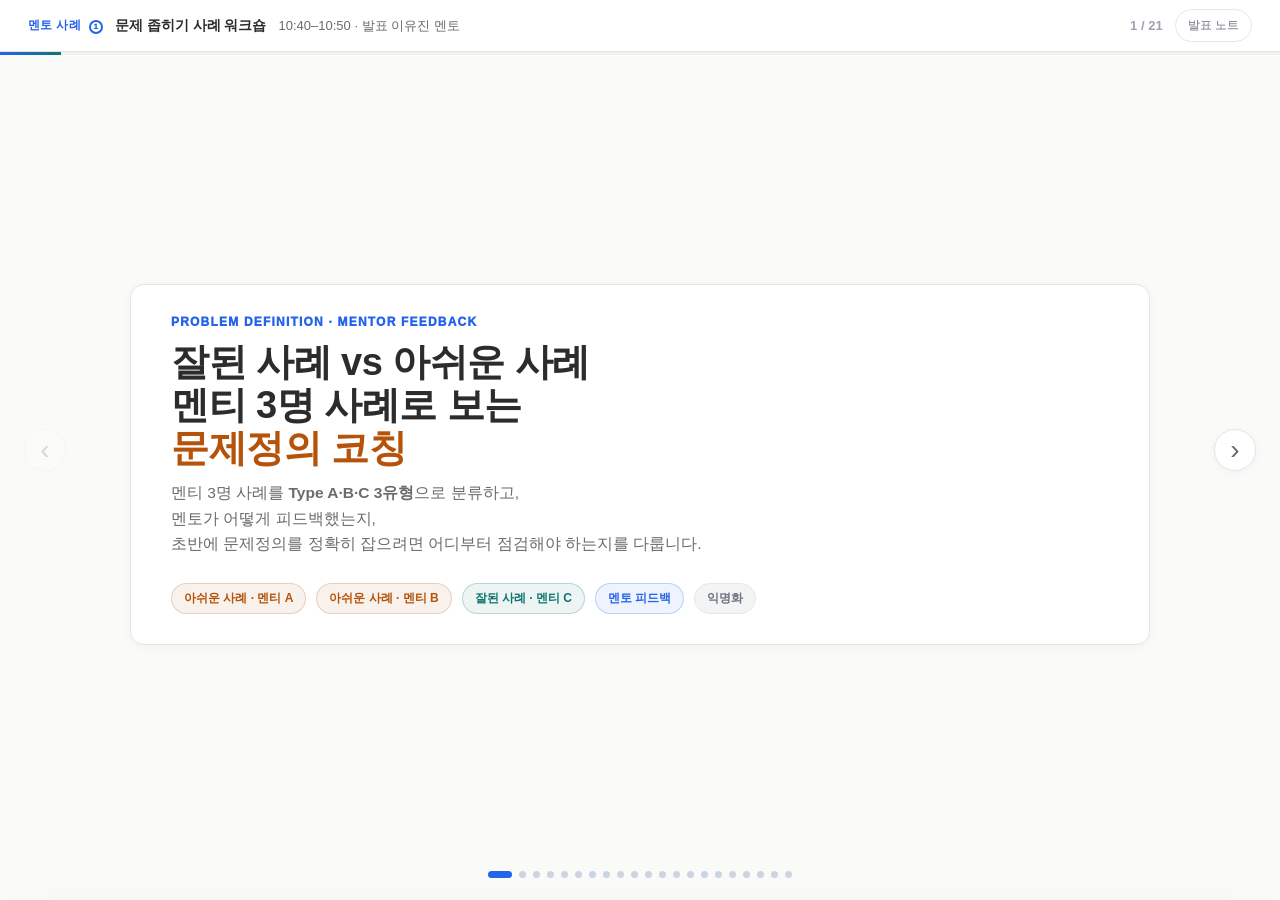
==== mentor-problem-definition.html @ 38f289f7 "style: compact slide CSS in both decks (padding/font/spacing) to prevent vertical overflow" ====
<!DOCTYPE html>
<html lang="ko">
<head>
<meta charset="UTF-8" />
<meta name="viewport" content="width=device-width, initial-scale=1.0" />
<title>문제 좁히기 사례 워크숍 | 이유진 멘토</title>
<style>
*{box-sizing:border-box;margin:0;padding:0}
:root{
  --bg:#f6f7fb;--paper:#fff;--ink:#111827;--text:#2f3137;--muted:#6b7280;--sub:#9ca3af;
  --blue:#2563eb;--blue2:#eff6ff;--blue3:#dbeafe;
  --orange:#ff6b35;--orange2:#fff3ed;--orange3:#ffd8c6;
  --red:#dc2626;--red2:#fef2f2;--red3:#fecaca;
  --green:#059669;--green2:#ecfdf5;--green3:#a7f3d0;
  --purple:#7c3aed;--purple2:#f5f3ff;--purple3:#ddd6fe;
  --line:#e5e7eb;--dark:#0f172a;
}
html,body{height:100%;overflow:hidden;font-family:-apple-system,BlinkMacSystemFont,"Apple SD Gothic Neo","Pretendard","Noto Sans KR","Segoe UI",sans-serif;background:var(--bg);color:var(--ink)}
body{display:flex;flex-direction:column}.topbar{height:54px;background:rgba(255,255,255,.92);backdrop-filter:blur(10px);border-bottom:1px solid var(--line);display:flex;align-items:center;gap:12px;padding:0 26px;z-index:30}.badge{font-size:12px;font-weight:950;color:var(--orange);letter-spacing:-.02em}.badge-dot{width:14px;height:14px;border:2px solid var(--orange);border-radius:50%;display:inline-flex;align-items:center;justify-content:center;font-size:8px;margin-left:4px}.tb-title{font-weight:850;font-size:14px;color:#4b5563}.tb-meta{font-size:13px;color:#8b8f98}.spacer{flex:1}.btn{border:1px solid var(--line);background:#fff;border-radius:999px;padding:7px 12px;font-size:12px;color:#6b7280;cursor:pointer}.btn:hover{border-color:#cbd5e1;color:#111827}.btn.active{background:#111827;color:#fff;border-color:#111827}.counter{font-variant-numeric:tabular-nums;font-size:13px;color:#9ca3af;font-weight:800}.progress{height:3px;background:#eef2f7}.progress div{height:100%;width:0;background:linear-gradient(90deg,var(--orange),var(--blue));transition:width .28s ease}.stage{flex:1;position:relative;overflow:hidden}.slide{position:absolute;inset:0;padding:34px 72px 58px;display:flex;align-items:center;justify-content:center;opacity:0;transform:translateX(48px);transition:.32s cubic-bezier(.22,1,.36,1);pointer-events:none}.slide.active{opacity:1;transform:translateX(0);pointer-events:auto}.slide.exit{opacity:0;transform:translateX(-48px)}.inner{width:100%;max-width:1120px;margin:auto}.paper{background:var(--paper);border:1px solid var(--line);border-radius:30px;padding:30px 40px;box-shadow:0 22px 60px rgba(15,23,42,.08)}.kicker{font-size:14px;font-weight:950;color:var(--orange);letter-spacing:-.02em;margin-bottom:12px}.h1{font-size:48px;line-height:1.13;letter-spacing:-.065em;font-weight:950;color:var(--text)}.h2{font-size:34px;line-height:1.2;letter-spacing:-.05em;font-weight:950;color:var(--text)}.h3{font-size:22px;line-height:1.35;letter-spacing:-.035em;font-weight:950}.sub{font-size:20px;color:#7b7f86;line-height:1.65;margin-top:18px}.small{font-size:14px;color:#7b7f86;line-height:1.75}.muted{color:#8a8f98}.hl{color:var(--orange)}.blue{color:var(--blue)}.green{color:var(--green)}.purple{color:var(--purple)}
.grid2{display:grid;grid-template-columns:1fr 1fr;gap:18px}.grid3{display:grid;grid-template-columns:repeat(3,1fr);gap:16px}.grid4{display:grid;grid-template-columns:repeat(4,1fr);gap:14px}.card{border-radius:22px;padding:24px;border:1px solid var(--line);background:#fff}.bluebg{background:var(--blue2);border-color:var(--blue3)}.orangebg{background:var(--orange2);border-color:var(--orange3)}.redbg{background:var(--red2);border-color:var(--red3)}.greenbg{background:var(--green2);border-color:var(--green3)}.purplebg{background:var(--purple2);border-color:var(--purple3)}.graybg{background:#f8fafc;border-color:#e2e8f0}.label{font-size:12px;font-weight:950;letter-spacing:.02em;color:#9ca3af;text-transform:uppercase;margin-bottom:10px}.label.orange{color:var(--orange)}.label.blue{color:var(--blue)}.label.red{color:var(--red)}.label.green{color:var(--green)}.label.purple{color:var(--purple)}.ctitle{font-size:20px;font-weight:950;letter-spacing:-.035em;line-height:1.32;margin-bottom:10px}.cbody{font-size:15px;color:#6b7280;line-height:1.72}.cbody b{color:#111827}.callout{border-radius:20px;padding:19px 23px;margin-top:18px;font-size:17px;line-height:1.65;font-weight:760}.callout.orange{background:var(--orange2);border:1px solid var(--orange3);color:#9a3412}.callout.blue{background:var(--blue2);border:1px solid var(--blue3);color:#1d4ed8}.callout.green{background:var(--green2);border:1px solid var(--green3);color:#047857}.callout.purple{background:var(--purple2);border:1px solid var(--purple3);color:#5b21b6}.callout.dark{background:#111827;color:#fff}.pillrow{display:flex;flex-wrap:wrap;gap:10px;margin-top:26px}.pill{border-radius:999px;background:#f3f4f6;border:1px solid #e5e7eb;padding:8px 15px;font-size:14px;font-weight:850;color:#6b7280}.pill.orange{background:var(--orange2);border-color:var(--orange3);color:var(--orange)}.pill.blue{background:var(--blue2);border-color:var(--blue3);color:var(--blue)}.pill.green{background:var(--green2);border-color:var(--green3);color:var(--green)}.pill.purple{background:var(--purple2);border-color:var(--purple3);color:var(--purple)}
.step{display:grid;grid-template-columns:42px 1fr;gap:14px;padding:17px;border-radius:18px;border:1px solid var(--line);background:#fff;margin-bottom:12px}.num{width:42px;height:42px;border-radius:50%;background:#111827;color:#fff;display:flex;align-items:center;justify-content:center;font-weight:950}.num.red{background:var(--red)}.num.orange{background:var(--orange)}.num.green{background:var(--green)}.num.purple{background:var(--purple)}.step strong{display:block;font-size:15.5px;letter-spacing:-.035em;margin-bottom:3px}.step span{font-size:13.5px;color:#6b7280;line-height:1.6}.table{width:100%;border-collapse:separate;border-spacing:0;border:1px solid var(--line);border-radius:20px;overflow:hidden;background:#fff}.table th{background:#f8fafc;font-size:13px;color:#6b7280;text-align:left;padding:14px 16px}.table td{padding:15px 16px;border-top:1px solid var(--line);font-size:15px;line-height:1.65;vertical-align:top}.table td:first-child{font-weight:900;color:#111827}.mono{font-family:ui-monospace,SFMono-Regular,Menlo,Monaco,Consolas,monospace;background:#f3f4f6;border:1px solid #e5e7eb;border-radius:12px;padding:11px 14px;font-size:14px;line-height:1.7;color:#374151}.bigquote{font-size:30px;line-height:1.45;letter-spacing:-.055em;font-weight:950;text-align:center;color:#111827}.arrow{font-size:24px;color:#cbd5e1;font-weight:950;display:flex;align-items:center;justify-content:center}.caseTag{display:inline-flex;align-items:center;gap:7px;padding:8px 13px;border-radius:999px;font-size:13px;font-weight:900;margin-bottom:18px}.caseTag.red{background:var(--red2);color:var(--red);border:1px solid var(--red3)}.caseTag.orange{background:var(--orange2);color:var(--orange);border:1px solid var(--orange3)}.caseTag.green{background:var(--green2);color:var(--green);border:1px solid var(--green3)}.caseTag.purple{background:var(--purple2);color:var(--purple);border:1px solid var(--purple3)}.twoflow{display:grid;grid-template-columns:1fr 46px 1fr;gap:12px;align-items:stretch}.notes{position:fixed;left:24px;right:24px;bottom:18px;background:#111827;color:#d1d5db;border-radius:22px;padding:18px 22px;font-size:14px;line-height:1.7;box-shadow:0 20px 60px rgba(0,0,0,.22);transform:translateY(150%);transition:.25s;z-index:40}.notes.open{transform:translateY(0)}.notes b{color:#fbbf24}.nav{position:fixed;top:50%;transform:translateY(-50%);width:46px;height:46px;border-radius:50%;border:1px solid var(--line);background:#fff;color:#9ca3af;display:flex;align-items:center;justify-content:center;cursor:pointer;z-index:20;box-shadow:0 10px 30px rgba(15,23,42,.08);font-size:28px}.nav:hover{color:#111827}.nav:disabled{opacity:.25}.prev{left:24px}.next{right:24px}.dots{position:fixed;bottom:22px;left:50%;transform:translateX(-50%);display:flex;gap:7px;z-index:20}.dot{width:7px;height:7px;border-radius:999px;background:#cbd5e1;border:0;transition:.2s}.dot.on{width:24px;background:var(--orange)}
@media(max-width:900px){.slide{padding:26px 22px 54px}.paper{padding:32px 24px;border-radius:24px}.h1{font-size:36px}.h2{font-size:28px}.grid2,.grid3,.grid4,.twoflow{grid-template-columns:1fr}.arrow{display:none}.topbar{padding:0 14px}.tb-meta{display:none}.nav{display:none}}
/* Design-system alignment: KITECH 운영용 강의자료 톤 */
:root{
  --bg:#fafaf9;--paper:#fff;--ink:#2c2c2c;--text:#2c2c2c;--muted:#6b6b6b;--sub:#8a8a8a;
  --blue:#2563eb;--blue2:rgba(37,99,235,.08);--blue3:rgba(37,99,235,.25);
  --orange:#b45309;--orange2:rgba(180,83,9,.08);--orange3:rgba(180,83,9,.22);
  --red:#b91c1c;--red2:rgba(185,28,28,.07);--red3:rgba(185,28,28,.22);
  --green:#0f766e;--green2:rgba(15,118,110,.08);--green3:rgba(15,118,110,.24);
  --purple:#7c3aed;--purple2:rgba(124,58,237,.08);--purple3:rgba(124,58,237,.24);
  --line:#e5e5e3;--dark:#111827;
}
.topbar{height:52px;background:rgba(255,255,255,.96);border-bottom:1px solid var(--line);padding:0 28px}
.badge{color:var(--blue);letter-spacing:.03em;text-transform:uppercase}.badge-dot{border-color:var(--blue)}
.tb-title{color:var(--text);font-weight:800}.tb-meta{color:var(--muted)}
.progress{background:#f1f1ef}.progress div{background:linear-gradient(90deg,var(--blue),var(--green))}
.stage{overflow:hidden}.slide{padding:36px 72px 62px;overflow-y:auto;align-items:flex-start}.inner{max-width:1020px;margin:auto}
.paper{border-radius:14px;border:1.5px solid var(--line);box-shadow:0 2px 10px rgba(0,0,0,.04);padding:30px 40px;max-height:calc(100vh - 100px);overflow-y:auto}
.kicker{color:var(--blue);font-size:12px;letter-spacing:1.2px;text-transform:uppercase}
.h1{font-size:38px;letter-spacing:-.5px;font-weight:850}.h2{font-size:26px;letter-spacing:-.35px;font-weight:850}.sub{font-size:15.5px;color:var(--muted);margin-top:10px}
.card{border-radius:12px;border:1.5px solid var(--line);box-shadow:0 1px 4px rgba(0,0,0,.02);padding:16px 18px}
.ctitle{font-size:17px;font-weight:800;letter-spacing:-.2px;margin-bottom:6px}.cbody{font-size:13.5px;color:var(--muted);line-height:1.65}
.callout{border-radius:12px;font-size:14px;font-weight:650;padding:13px 16px;margin-top:14px}.pill{border-radius:999px;font-size:12px;padding:6px 12px}
.step{border-radius:12px;border:1.5px solid var(--line);padding:11px 13px;margin-bottom:8px}.num{border-radius:999px;background:var(--blue)}
.table{border-radius:12px;border:1.5px solid var(--line)}.table th{background:#f8fafc;padding:10px 12px;font-size:12.5px}.table td{padding:11px 12px;font-size:13.5px;line-height:1.55}.mono{border-radius:10px;padding:8px 11px;font-size:13px}
.nav{width:42px;height:42px;color:var(--muted);box-shadow:0 2px 8px rgba(0,0,0,.04)}
.dot.on{background:var(--blue)}.notes{border-radius:14px;background:#111827}
@media(max-height:820px){.paper{padding:24px 34px}.h1{font-size:32px}.h2{font-size:23px}.sub{font-size:14.5px;margin-top:8px}.card{padding:14px 16px}.callout{padding:11px 14px;font-size:13.5px;margin-top:12px}.step{padding:9px 12px;margin-bottom:6px}.step strong{font-size:14.5px}.step span{font-size:12.5px}.ctitle{font-size:15.5px}.cbody{font-size:12.5px}.table th{padding:8px 10px;font-size:11.5px}.table td{padding:9px 10px;font-size:12.5px}}
@media(max-width:900px){.slide{padding:26px 22px 54px}.paper{padding:28px 22px;border-radius:14px}.h1{font-size:32px}.h2{font-size:25px}.grid2,.grid3,.grid4,.twoflow{grid-template-columns:1fr}.arrow{display:none}.topbar{padding:0 14px}.tb-meta{display:none}.nav{display:none}}
</style>
</head>
<body>
<header class="topbar">
  <span class="badge">멘토 사례 <span class="badge-dot">1</span></span>
  <span class="tb-title">문제 좁히기 사례 워크숍</span>
  <span class="tb-meta">10:40–10:50 · 발표 이유진 멘토</span>
  <span class="spacer"></span>
  <span class="counter"><span id="cur">1</span> / <span id="tot">16</span></span>
  <button class="btn" id="noteBtn">발표 노트</button>
</header>
<div class="progress"><div id="bar"></div></div>
<main class="stage" id="stage"></main>
<button class="nav prev" id="prev">‹</button><button class="nav next" id="next">›</button>
<div class="dots" id="dots"></div>
<div class="notes" id="notes"><b>발표 노트</b><br><span id="noteText"></span></div>
<script>
const SLIDES=[
{note:'오프닝. 멘티 3명의 사례를 통해 잘된 사례·아쉬운 사례를 비교하고, 멘토 피드백 방식과 문제정의를 초반에 잘 잡는 법을 다루는 시간임을 안내한다.',html:`<div class="paper"><div class="kicker">Problem Definition · Mentor Feedback</div><div class="h1">잘된 사례 vs 아쉬운 사례<br>멘티 3명 사례로 보는<br><span class="hl">문제정의 코칭</span></div><div class="sub">멘티 3명 사례를 <b>Type A·B·C 3유형</b>으로 분류하고,<br>멘토가 어떻게 피드백했는지,<br>초반에 문제정의를 정확히 잡으려면 어디부터 점검해야 하는지를 다룹니다.</div><div class="pillrow"><span class="pill orange">아쉬운 사례 · 멘티 A</span><span class="pill orange">아쉬운 사례 · 멘티 B</span><span class="pill green">잘된 사례 · 멘티 C</span><span class="pill blue">멘토 피드백</span><span class="pill dark">익명화</span></div></div>`},
{note:'강의 목적 안내. 사례를 외우는 것이 아니라 멘토의 피드백 방식과 문제정의 점검 기준을 본인 과제에 적용하는 것이 목표다.',html:`<div class="paper"><div class="kicker">Today Flow</div><div class="h2">세 사례를 검토하는 순서</div><div style="margin-top:26px"><div class="step"><div class="num red">1</div><div><strong>아쉬운 사례 A — 결과물 이름이 문제정의를 왜곡한 사례</strong><span>ChatBot이라는 결과물 이름이 설계 방향까지 흐트러뜨린 경우입니다. 멘토가 어떻게 방향을 돌렸는지, 그리고 <b>진짜 문제가 무엇인지를 먼저 찾는 것이 왜 중요한지</b>를 봅니다.</span></div></div><div class="step"><div class="num orange">2</div><div><strong>아쉬운 사례 B — 범위가 너무 넓어 첫 실행 단위가 보이지 않는 사례</strong><span>5단계를 한 번에 자동화하려다 첫 스킬을 정하지 못한 경우입니다. 멘토가 어떻게 실행 가능한 첫 단위로 좁혔는지 봅니다.</span></div></div><div class="step"><div class="num green">3</div><div><strong>잘된 사례 C — 입력·출력·조건·규모가 모두 명확한 사례</strong><span>왜 잘된 사례인지, 그리고 좋은 문제정의에도 반드시 더해야 할 피드백이 무엇인지 봅니다.</span></div></div></div><div class="callout dark">목표는 사례를 외우는 것이 아닙니다. <b>멘토의 피드백 기준과 문제정의 점검 방식</b>을 내 과제에 옮기는 것입니다.</div></div>`},
{note:'문제정의 3유형 분류. tacit-skill의 Type A/B/C와 동일한 패턴.',html:`<div class="paper"><div class="kicker">문제정의 유형</div><div class="h2">반복되는 문제정의 오류는 <span class="hl">3가지 유형</span>으로 나뉩니다</div><div class="grid3" style="margin-top:24px"><div class="card redbg"><div class="label red">Type A · 아쉬운 사례</div><div class="ctitle">결과물 이름 왜곡</div><div class="cbody">ChatBot·대시보드·제안서 같은 <b>결과물 이름이 먼저</b> 나오면, 진짜 풀어야 할 문제가 가려집니다. 데이터·반복 패턴부터 다시 봐야 합니다.</div></div><div class="card orangebg"><div class="label orange">Type B · 아쉬운 사례</div><div class="ctitle">범위 과잉</div><div class="cbody">5단계를 한꺼번에 자동화하려다 <b>첫 실행 단위가 보이지 않는</b> 경우. 전체 흐름은 유지하되, 이번 주에 검증할 단계 1개만 분리해야 합니다.</div></div><div class="card greenbg"><div class="label green">⭐ Type C · 잘된 사례</div><div class="ctitle">실행 가능</div><div class="cbody"><b>입력·출력·조건·규모</b>가 한 문장씩 명확합니다. 문제정의 단계는 끝났고, 검증 기준 설정으로 넘어가면 됩니다.</div></div></div><div class="callout dark" style="margin-top:18px">이번 강의의 멘티 3명 사례는 각각 <b>Type A → Type B → Type C</b>를 보여줍니다.</div></div>`},
{note:'3유형 비교 표.',html:`<div class="paper"><div class="kicker">유형 비교</div><div class="h2">세 유형의 차이와 다음 단계</div><table class="table" style="margin-top:22px"><tr><th>구분</th><th><span style="color:var(--red)">Type A</span><br>결과물 이름 왜곡</th><th><span style="color:var(--orange)">Type B</span><br>범위 과잉</th><th><span style="color:var(--green)">⭐ Type C</span><br>실행 가능</th></tr><tr><td>대표 멘티</td><td>멘티 A</td><td>멘티 B</td><td>멘티 C</td></tr><tr><td>막힌 지점</td><td>결과물 이름이 문제정의를 끌고 감</td><td>첫 실행 단위가 안 보임</td><td>구조는 갖춰졌고 검증 기준 부재</td></tr><tr><td>멘토 처방</td><td>ChatBot → LLM 분석으로 전환</td><td>5단계 중 1개만 선택</td><td>파일럿 성공 기준 1개 설정</td></tr><tr><td>다음 제출물</td><td>분류 기준표 + 패턴 리포트</td><td>주제별 분류표 + 샘플 로그</td><td>실행 결과 + 성공 지표</td></tr></table><div class="callout blue" style="margin-top:18px">Type A·B는 결함이 아닙니다. <b>처방대로 보강하면 자연스럽게 Type C</b>로 이동합니다.</div></div>`},
{note:'멘티 A 사례. 결과물 이름이 왜 문제인지, 진짜 문제가 무엇인지를 먼저 찾아야 한다는 점을 강조한다.',html:`<div class="paper"><div class="caseTag red">아쉬운 사례 1 · 멘티 A</div><div class="h2">결과물 이름이 정해지면<br><span style="color:var(--red)">진짜 문제가 가려집니다</span></div><div class="twoflow" style="margin-top:24px"><div class="card redbg"><div class="label red">처음 접근</div><div class="ctitle">헬프데스크 문의에 답하는 ChatBot</div><div class="cbody">ChatBot을 먼저 그리면 FAQ 설계, 실시간 응대, 답변 정책이 우선 과제가 됩니다. 그러나 이 시점에 실제로 필요한 것은 <b>누적 문의 데이터에 어떤 반복 패턴이 있는지</b>를 확인하는 일이었습니다.</div></div><div class="arrow">→</div><div class="card bluebg"><div class="label blue">진짜 문제</div><div class="ctitle">누적 문의 데이터의 반복 패턴 분석</div><div class="cbody">반복 문의 유형과 빈도를 먼저 파악해야 답변 기준도 설계할 수 있습니다. 1차 산출물은 자동 답변이 아니라 <b>문의 유형 분석표</b>입니다.</div></div></div><div class="callout orange" style="margin-top:18px">결과물 이름(ChatBot, 대시보드, 제안서)이 먼저 나왔다면 — 한 발 물러서서 <b>데이터가 무엇이고 반복 패턴이 있는가</b>부터 다시 확인해야 합니다.</div></div>`},
{note:'멘티 A 사례의 핵심 구분. ChatBot과 LLM 분석의 차이. 4페이지에서 5페이지로 자연스럽게 연결된다.',html:`<div class="paper"><div class="caseTag red">아쉬운 사례 1 · 설계 구분</div><div class="h2">ChatBot과 LLM 분석은<br>출발 질문이 다릅니다</div><table class="table" style="margin-top:24px"><tr><th>구분</th><th>ChatBot으로 접근하면</th><th>LLM 분석으로 접근하면</th></tr><tr><td>핵심 질문</td><td>사용자 질문에 무엇을 답할 것인가</td><td>누적 데이터에 어떤 패턴이 있는가</td></tr><tr><td>필요한 것</td><td>FAQ, 답변 정책, 예외 응대 기준</td><td>분류 기준, 빈도 기준, 처리 시간 기준</td></tr><tr><td>첫 산출물</td><td>답변 시나리오</td><td>반복 문의 Top N 분석표</td></tr><tr><td>첫 스킬</td><td>자동 답변 생성</td><td><span class="mono">문의 유형 분류</span></td></tr></table><div class="callout blue">ChatBot은 응답 인터페이스이고, LLM 분석은 누적 데이터를 읽는 처리 방식입니다. 이 둘은 <b>층위가 다릅니다.</b></div></div>`},
{note:'참고 슬라이드. ChatBot과 LLM은 층위가 다르다. 끊김 방지를 위해 테이블을 compact하게 처리했다.',html:`<div class="paper"><div class="caseTag red">참고 · ChatBot vs LLM</div><div class="h2">ChatBot과 LLM은<br>설계 층위가 다릅니다</div><div class="grid2" style="margin-top:20px;gap:14px"><div class="card orangebg"><div class="label orange">ChatBot</div><div class="ctitle">사용자와 대화하는 인터페이스</div><div class="cbody">웹·앱·메신저에서 사용자 질문에 답하는 대화형 접점입니다. 규칙 기반, 검색 기반, LLM 기반 모두 가능합니다.</div></div><div class="card bluebg"><div class="label blue">LLM</div><div class="ctitle">자연어를 읽고 생성하는 모델</div><div class="cbody">분류·요약·초안 작성·패턴 분석처럼 ChatBot 없이도 독립적으로 동작합니다.</div></div></div><table class="table" style="margin-top:16px;font-size:14px"><tr><th>구분</th><th>ChatBot</th><th>LLM</th></tr><tr><td>무엇인가</td><td>사용자 대화 인터페이스</td><td>자연어 처리 모델</td></tr><tr><td>서로 필요한가</td><td colspan="2" style="color:#6b7280">아니요 — 각각 독립적으로 사용 가능</td></tr><tr><td>적합한 첫 질문</td><td>사용자에게 무엇을 답할까?</td><td>이 데이터를 어떻게 분류·분석할까?</td></tr></table><div class="callout dark" style="margin-top:14px"><b>ChatBot 없이도 LLM으로 분류·요약·보고서 초안 작업이 가능합니다.</b></div></div>`},
{note:'멘티 B 사례. 5단계 중 첫 실행 단위를 시각적으로 선택하는 과정을 도식으로 보여준다.',html:`<div class="paper"><div class="caseTag orange">아쉬운 사례 2 · 멘티 B</div><div class="h2">5단계 전체를 한꺼번에 자동화하면<br><span style="color:var(--orange)">첫 실행 단위가 보이지 않습니다</span></div><div style="margin-top:22px;display:flex;flex-direction:column;gap:10px"><div style="display:grid;grid-template-columns:repeat(5,1fr);gap:8px;text-align:center"><div style="padding:12px 6px;background:var(--orange2);border:1.5px solid var(--orange3);border-radius:10px;font-size:13px;font-weight:700;color:var(--orange)">① 수집</div><div style="padding:12px 6px;background:var(--orange2);border:1.5px solid var(--orange3);border-radius:10px;font-size:13px;font-weight:700;color:var(--orange)">② 분류</div><div style="padding:12px 6px;background:var(--orange2);border:1.5px solid var(--orange3);border-radius:10px;font-size:13px;font-weight:700;color:var(--orange)">③ 트렌드</div><div style="padding:12px 6px;background:var(--orange2);border:1.5px solid var(--orange3);border-radius:10px;font-size:13px;font-weight:700;color:var(--orange)">④ 매칭</div><div style="padding:12px 6px;background:var(--orange2);border:1.5px solid var(--orange3);border-radius:10px;font-size:13px;font-weight:700;color:var(--orange)">⑤ 제안서</div></div><div style="text-align:center;font-size:20px;color:#cbd5e1;font-weight:700;padding:4px 0">↓ 멘토 조정: 첫 단계 1개만</div><div style="display:grid;grid-template-columns:repeat(5,1fr);gap:8px;text-align:center"><div style="padding:12px 6px;background:#f8fafc;border:1.5px solid var(--line);border-radius:10px;font-size:13px;color:#9ca3af">① 수집</div><div style="padding:12px 6px;background:var(--blue2);border:2px solid var(--blue3);border-radius:10px;font-size:13px;font-weight:900;color:var(--blue)">② 분류 ★<br><span style="font-size:11px;font-weight:500">첫 실행</span></div><div style="padding:12px 6px;background:#f8fafc;border:1.5px solid var(--line);border-radius:10px;font-size:13px;color:#9ca3af">③ 트렌드</div><div style="padding:12px 6px;background:#f8fafc;border:1.5px solid var(--line);border-radius:10px;font-size:13px;color:#9ca3af">④ 매칭</div><div style="padding:12px 6px;background:#f8fafc;border:1.5px solid var(--line);border-radius:10px;font-size:13px;color:#9ca3af">⑤ 제안서</div></div></div><div class="callout orange" style="margin-top:14px">최종 목표는 제안서여도 됩니다. 단, <b>이번 주에 검증할 단계는 분류 하나뿐</b>입니다.</div></div>`},
{note:'멘티 B 범위 조정 방법론. 실용적 문장으로 개선.',html:`<div class="paper"><div class="caseTag orange">아쉬운 사례 2 · 범위 조정</div><div class="h2">전체 흐름은 유지하되<br>첫 실행 단위를 분리합니다</div><div class="grid2" style="margin-top:24px"><div class="card orangebg"><div class="label orange">전체 흐름 (계획)</div><div class="ctitle">수집 → 분류 → 트렌드 → 매칭 → 제안서</div><div class="cbody">각 단계의 성격이 달라 한 번에 돌리면 기준이 계속 바뀝니다. 검증도 어렵습니다.</div></div><div class="card bluebg"><div class="label blue">이번 주 실행 단위</div><div class="ctitle"><span class="mono">주제별 분류</span></div><div class="cbody"><b>입력</b> 교육 신청 엑셀, 직군 매핑표<br><b>출력</b> 직군별 주제 랭킹<br><b>기준</b> 분류 조건 5개 이내</div></div></div><div style="margin-top:18px;padding:16px 20px;background:#f8fafc;border-radius:12px;border:1.5px solid var(--line)"><div style="font-weight:700;font-size:15px;margin-bottom:10px;color:#111827">범위 조정 체크</div><div style="display:grid;gap:7px;font-size:14px;color:#4b5563"><div>✓ 이번 주에 검증할 단계가 1개로 특정됐는가</div><div>✓ 그 단계의 입력과 출력이 파일 단위로 명시됐는가</div><div>✓ 30분 안에 샘플 실행이 가능한가</div></div></div></div>`},
{note:'멘티 C 사례. 잘된 사례의 기준을 해석한다. 4항목이 갖춰졌을 때 무엇이 가능해지는지 강조한다. 별표 추가.',html:`<div class="paper"><div class="caseTag green">⭐ 잘된 사례 · 멘티 C</div><div class="h2">잘된 사례는<br>입력·출력·조건·규모가 모두 명확합니다</div><div class="grid4" style="margin-top:26px"><div class="card greenbg"><div class="label green">★ INPUT</div><div class="ctitle">무엇을 넣는가</div><div class="cbody">처리에 사용할 자료가 명확합니다. 파일, 표, 텍스트처럼 시작점이 눈에 보입니다.</div></div><div class="card greenbg"><div class="label green">★ OUTPUT</div><div class="ctitle">무엇을 뽑는가</div><div class="cbody">보고서, 표, 초안, 체크리스트처럼 결과 형태가 특정됩니다.</div></div><div class="card greenbg"><div class="label green">★ CONDITION</div><div class="ctitle">어떤 기준인가</div><div class="cbody">분류 기준이나 판단 조건을 직접 설명할 수 있습니다.</div></div><div class="card greenbg"><div class="label green">★ SCALE</div><div class="ctitle">얼마나 돌리는가</div><div class="cbody">샘플 개수나 파일럿 범위를 구체적으로 정할 수 있습니다.</div></div></div><div class="callout green" style="margin-top:18px"><b>이 4항목이 갖춰지면</b> 문제정의 논의를 줄이고 파일럿 설계로 바로 이동할 수 있습니다.</div></div>`},
{note:'멘티 C 사례의 멘토 피드백 방향. 잘된 사례에는 확장 제안보다 검증 기준 설정이 필요하다.',html:`<div class="paper"><div class="caseTag green">잘된 사례 · 멘토 피드백</div><div class="h2">잘된 사례에 필요한 피드백은<br>확장이 아니라 검증 기준입니다</div><table class="table" style="margin-top:24px"><tr><th>검토 항목</th><th>판단</th><th>다음 제출 방향</th></tr><tr><td>문제정의</td><td>업무 장면과 반복성이 명확히 보임</td><td>문제정의 문장은 짧게 고정합니다</td></tr><tr><td>업무 구조</td><td>입력과 출력이 연결됩니다</td><td>중간 처리 기준을 표 한 장으로 정리합니다</td></tr><tr><td>처리 적용</td><td>초안 생성이나 분류에 바로 쓸 수 있습니다</td><td>샘플 10건으로 1차 실행합니다</td></tr><tr><td>검증 기준</td><td>성공 기준이 아직 없습니다</td><td>정확도·수정 횟수·시간 단축 중 1개를 지표로 정합니다</td></tr></table><div class="callout dark">잘된 사례에 필요한 피드백은 더 큰 기획이 아닙니다. <b>성공 기준 하나를 명확히 정하는 것</b>이 다음 단계입니다.</div></div>`},
{note:'세 사례를 한 장으로 종합.',html:`<div class="paper"><div class="kicker">사례 종합</div><div class="h2">세 사례는 서로 다른 지점에서 막힙니다</div><table class="table" style="margin-top:24px"><tr><th>이름</th><th>막힌 지점</th><th>멘토 처방</th><th>다음 제출물</th></tr><tr><td>멘티 A</td><td>결과물 이름이 문제정의를 끌고 감</td><td>ChatBot → LLM 분석으로 전환</td><td>문의 유형 분류 기준표 + 반복 패턴 리포트</td></tr><tr><td>멘티 B</td><td>범위가 커서 첫 실행 단위가 안 보임</td><td>5단계 중 분류 하나만 선택</td><td>주제별 분류표 + 샘플 실행 로그</td></tr><tr><td>멘티 C</td><td>구조는 갖춰졌고 검증 기준이 없음</td><td>파일럿 성공 기준 1개 설정</td><td>샘플 실행 결과 + 성공 지표</td></tr></table><div class="callout blue" style="margin-top:18px"><b>내 사례는 어느 칸에 가까운가요?</b> 막힌 지점이 다르면 다음 행동도 달라집니다.</div></div>`},
{note:'문제정의 4요소. tacit-skill의 형식화 4요소와 짝을 이루는 핵심 도구.',html:`<div class="paper"><div class="kicker">문제정의 4요소</div><div class="h2">잘된 문제정의는 <span class="hl">4가지 요소</span>가 한 문장씩 명확합니다</div><div class="grid4" style="margin-top:24px"><div class="card bluebg"><div class="label blue">① 입력</div><div class="ctitle">무엇을 넣는가</div><div class="cbody">처리에 사용할 자료. 파일·표·텍스트처럼 시작점이 보입니다.</div></div><div class="card orangebg"><div class="label orange">② 출력</div><div class="ctitle">무엇을 뽑는가</div><div class="cbody">보고서·표·초안·체크리스트처럼 결과 형태가 보입니다.</div></div><div class="card greenbg"><div class="label green">③ 조건</div><div class="ctitle">어떤 기준으로</div><div class="cbody">분류·판단 기준을 사람이 설명할 수 있습니다.</div></div><div class="card purplebg"><div class="label purple">④ 규모</div><div class="ctitle">얼마나 돌릴지</div><div class="cbody">샘플 개수·파일럿 범위를 정할 수 있습니다.</div></div></div><div class="callout dark" style="margin-top:18px">4요소가 한 문장씩 나오면 — <b>문제정의는 끝입니다.</b> 검증 기준 설정으로 넘어가면 됩니다.</div></div>`},
{note:'핵심 메시지. 문제정의는 결과물 이름 짓기가 아니다.',html:`<div class="paper" style="padding:34px 44px;text-align:center"><div class="kicker" style="text-align:center">문제정의의 본질</div><div class="bigquote" style="margin-top:14px">결과물 이름을 먼저 정한다고<br>문제가 풀리지 않습니다.<br><span class="hl">진짜 풀어야 할 것</span>이 무엇인지<br>먼저 짚어야 합니다.</div><div style="margin-top:30px;font-size:16.5px;color:#4b5563;font-weight:600;line-height:1.7;max-width:780px;margin-left:auto;margin-right:auto">"챗봇을 만들자", "대시보드를 만들자"는 <b>도구의 이름</b>입니다.<br>"매주 반복되는 문의 패턴을 분석한다"가 <b>풀어야 할 문제</b>입니다.<br>잘못된 문제정의 위에서는 <b>좋은 데이터도, 좋은 AI도</b> 결과를 못 만듭니다.</div><div style="display:grid;grid-template-columns:1fr 40px 1fr;align-items:center;gap:14px;margin-top:36px;max-width:840px;margin-left:auto;margin-right:auto"><div style="padding:20px 22px;background:var(--red2);border:2px solid var(--red3);border-radius:14px"><div style="color:var(--red);font-size:12px;font-weight:900;letter-spacing:.04em;margin-bottom:8px">❌ 결과물 이름</div><div style="font-weight:900;font-size:17px;color:#111827;margin-bottom:6px">"챗봇 만들기"</div><div style="font-size:13.5px;color:#6b7280;line-height:1.65;text-align:left">FAQ·답변 정책·예외 응대부터 설계 — 진짜 문제는 "무엇을 답할 것인가"인데 가려집니다.</div></div><div style="text-align:center;font-size:30px;color:#cbd5e1;font-weight:900">→</div><div style="padding:20px 22px;background:var(--green2);border:2px solid var(--green3);border-radius:14px"><div style="color:var(--green);font-size:12px;font-weight:900;letter-spacing:.04em;margin-bottom:8px">⭕ 진짜 문제</div><div style="font-weight:900;font-size:17px;color:#111827;margin-bottom:6px">"문의 유형 분석"</div><div style="font-size:13.5px;color:#6b7280;line-height:1.65;text-align:left">반복 문의의 빈도·유형부터 데이터로 확인 — 답변 기준은 그 다음에 자연스럽게 따라옵니다.</div></div></div></div>`},
{note:'문제정의를 초반에 잘 잡는 3가지 점검 순서.',html:`<div class="paper"><div class="kicker">초반 문제정의 점검법</div><div class="h2">이 3가지를 순서대로 확인하면<br>대부분의 오류를 잡을 수 있습니다</div><div style="margin-top:24px"><div class="step"><div class="num">1</div><div><strong>결과물 이름부터 적었는가? — 그렇다면 한 발 물러납니다</strong><span>ChatBot·대시보드·제안서처럼 결과물 이름이 먼저 나왔다면, 데이터와 반복 패턴부터 다시 확인합니다. (멘티 A 패턴)</span></div></div><div class="step"><div class="num">2</div><div><strong>처리 단계가 4개 이상인가? — 그렇다면 첫 단계 1개만 꺼냅니다</strong><span>전체 흐름을 그리되, 이번 주에 검증할 단계는 1개만 남깁니다. (멘티 B 패턴)</span></div></div><div class="step"><div class="num">3</div><div><strong>입력·출력·조건·규모가 한 문장씩 나오는가? — 그렇다면 잘된 사례입니다</strong><span>4항목이 모두 명확하면 문제정의는 완료입니다. 검증 기준(정확도·시간 단축·수정 횟수 중 1개)으로 넘어갑니다. (멘티 C 패턴)</span></div></div></div><div class="callout orange" style="margin-top:6px"><b>문제정의 → 범위 → 검증 기준</b> 순으로 점검합니다. 앞 단계가 흔들리면 뒤는 자동으로 무너집니다.</div></div>`},
{note:'워크숍 안내.',html:`<div class="paper"><div class="kicker">실습</div><div class="h2">내 과제를 3문장으로 다시 씁니다</div><div class="grid3" style="margin-top:26px"><div class="card orangebg"><div class="label orange">문장 1</div><div class="ctitle">문제정의</div><div class="cbody">누가, 언제, 어떤 반복 상황에서 시간을 쓰는지 한 문장으로 씁니다.</div></div><div class="card bluebg"><div class="label blue">문장 2</div><div class="ctitle">첫 스킬</div><div class="cbody">이번 주에 검증할 입력과 출력을 파일 단위로 특정합니다.</div></div><div class="card greenbg"><div class="label green">문장 3</div><div class="ctitle">다음 제출물</div><div class="cbody">이번 주 안에 가져올 것 — 문서, 표, 실행 로그 중 하나입니다.</div></div></div><div class="callout dark">3문장이 채워지지 않으면 구현보다 범위 조정이 먼저입니다.</div></div>`},
{note:'점검 프롬프트.',html:`<div class="paper"><div class="kicker">점검 프롬프트</div><div class="h2">과제 점검 프롬프트</div><div class="mono" style="margin-top:24px;white-space:pre-wrap">아래 과제를 보고 현재 병목 유형을 분류해 주세요.

유형은 3가지입니다.
1. 결과물 이름에 끌려 문제정의가 틀어진 경우
2. 문제 범위가 너무 넓어 첫 실행 단위가 보이지 않는 경우
3. 입력·출력·조건·규모가 갖춰져 파일럿이 가능한 경우

다음 3가지를 제안해 주세요.
- 수정이 필요한 문제정의 문장 1개
- 이번 주에 검증할 첫 스킬 이름 1개
- 다음 제출물 3개 이내

[내 과제]
여기에 본인 과제 입력</div><div class="callout blue">이 프롬프트의 목적은 과제를 <b>이번 주 안에 검증 가능한 첫 단위</b>로 좁히는 것입니다.</div></div>`},
{note:'멘토 본인 사례 ① — 1인 기업의 8개 역할.',html:`<div class="paper"><div class="caseTag orange">MENTOR'S CASE ① · 1인 기업의 현실</div><div class="h2">프리랜서 PM이 매주 굴리는 <span class="hl">8가지 일</span></div><div class="sub" style="margin-top:10px">한 사람이 영업·기획·실행·관리·정산까지 다 합니다. 자동화 욕심은 모든 영역에 닿습니다.</div><table class="table" style="margin-top:18px;font-size:13.5px"><tr><th style="padding:11px 12px">단계</th><th style="padding:11px 12px">역할</th><th style="padding:11px 12px">주요 업무</th><th style="padding:11px 12px">시간 비중</th></tr><tr><td style="padding:10px 12px"><b style="color:var(--orange)">시작</b></td><td style="padding:10px 12px">영업·제안</td><td style="padding:10px 12px">잠재 클라이언트 미팅, 제안서 초안, 견적 산정</td><td style="padding:10px 12px">월 20%</td></tr><tr><td style="padding:10px 12px"><b style="color:var(--orange)">계약</b></td><td style="padding:10px 12px">기획·계약</td><td style="padding:10px 12px">스코프 정의, WBS, 계약서 검토, 일정 수립</td><td style="padding:10px 12px">프로젝트당 1주</td></tr><tr><td style="padding:10px 12px"><b style="color:var(--blue)">진행</b></td><td style="padding:10px 12px">클라이언트 미팅</td><td style="padding:10px 12px">주간 싱크, 의사결정 요청, 변경 대응</td><td style="padding:10px 12px">주 5~8시간</td></tr><tr style="background:var(--green2)"><td style="padding:10px 12px"><b style="color:var(--green)">⭐ 진행</b></td><td style="padding:10px 12px"><b>주간 진행 관리</b></td><td style="padding:10px 12px">5~10개 프로젝트 상태 정리, 블로커·다음 액션 정리</td><td style="padding:10px 12px"><b>주 2시간 고정</b></td></tr><tr><td style="padding:10px 12px"><b style="color:var(--blue)">실행</b></td><td style="padding:10px 12px">산출물 작업</td><td style="padding:10px 12px">실제 결과물 제작, 리뷰, 수정 반영</td><td style="padding:10px 12px">대부분</td></tr><tr><td style="padding:10px 12px"><b style="color:var(--purple)">관리</b></td><td style="padding:10px 12px">일정·캘린더</td><td style="padding:10px 12px">미팅 조율, 마감 추적, 우선순위 재배치</td><td style="padding:10px 12px">주 1시간</td></tr><tr><td style="padding:10px 12px"><b style="color:var(--purple)">대응</b></td><td style="padding:10px 12px">CS·이슈</td><td style="padding:10px 12px">변경 요청, 컴플레인, 즉시 대응</td><td style="padding:10px 12px">불규칙</td></tr><tr><td style="padding:10px 12px"><b style="color:#6b7280">마감</b></td><td style="padding:10px 12px">정산·세금</td><td style="padding:10px 12px">세금계산서, 입금 확인, 종합소득세 자료</td><td style="padding:10px 12px">월 1회</td></tr></table><div class="callout dark" style="margin-top:16px">"8개 다 자동화하자"는 첫 시도 — 6주간 갈아엎기 5번. <b>매번 새 기준이 튀어나와 멈췄습니다.</b></div></div>`},
{note:'멘토 본인 사례 ② — 매트릭스로 1개 좁히기.',html:`<div class="paper"><div class="caseTag orange">MENTOR'S CASE ② · 임팩트×현실가능성으로 좁히기</div><div class="h2">8개를 한 번에 못 한다면 <span class="hl">하나만</span></div><div class="sub" style="margin-top:10px">매트릭스에 8개 역할을 올려놓고 1순위를 골랐습니다. 매주 반복 + 시간 잡아먹음 + 기준 명확 — 세 조건을 다 만족하는 것 하나.</div><div style="margin-top:18px;display:grid;grid-template-columns:84px 1fr 1fr;gap:8px;font-size:13px"><div></div><div style="text-align:center;color:#9ca3af;font-weight:900;font-size:12px;padding-bottom:4px">현실가능성 低<br><span style="font-weight:500">(기준 불명확)</span></div><div style="text-align:center;color:var(--green);font-weight:900;font-size:12px;padding-bottom:4px">현실가능성 高<br><span style="font-weight:500;color:#9ca3af">(기준 명확)</span></div><div style="display:flex;align-items:center;justify-content:center;color:var(--orange);font-weight:900;font-size:12px;writing-mode:vertical-rl;text-orientation:mixed">임팩트 高</div><div class="card orangebg" style="padding:13px 14px;min-height:96px"><div class="label orange">대기 — 기준화 먼저</div><div class="cbody" style="font-size:12.5px;line-height:1.6">• 영업·제안 (매번 다름)<br>• 기획·견적 (감각 위주)<br>• CS 대응 (예측 불가)</div></div><div class="card greenbg" style="padding:13px 14px;min-height:96px;border-width:2px;position:relative"><div style="position:absolute;top:-10px;right:10px;background:var(--orange);color:#fff;padding:3px 10px;border-radius:6px;font-size:11px;font-weight:900">⭐ 1순위</div><div class="label green">즉시 실행</div><div class="cbody" style="font-size:12.5px;line-height:1.6"><b>주간 진행 관리</b><br>일정·캘린더 정리</div></div><div style="display:flex;align-items:center;justify-content:center;color:#9ca3af;font-weight:900;font-size:12px;writing-mode:vertical-rl;text-orientation:mixed">임팩트 低</div><div class="card graybg" style="padding:13px 14px;min-height:96px"><div class="label">보류</div><div class="cbody" style="font-size:12.5px;line-height:1.6">• 네트워킹 메모<br>• 자기계발 자료</div></div><div class="card graybg" style="padding:13px 14px;min-height:96px"><div class="label">잉여 시간에</div><div class="cbody" style="font-size:12.5px;line-height:1.6">• 정산·세금 (월 1회)<br>• 계약서 양식</div></div></div><div style="margin-top:16px;padding:14px 18px;background:var(--orange2);border:1.5px solid var(--orange3);border-radius:12px"><div class="label orange" style="margin-bottom:8px">왜 "주간 진행 관리"가 1순위였나</div><div style="display:grid;grid-template-columns:1fr 1fr 1fr;gap:12px;font-size:13.5px"><div><b>매주 반복</b><div style="color:#6b7280;font-size:12.5px;margin-top:2px">월요일마다 무조건</div></div><div><b>시간 잡아먹음</b><div style="color:#6b7280;font-size:12.5px;margin-top:2px">일요일 저녁 2시간</div></div><div><b>기준 명확</b><div style="color:#6b7280;font-size:12.5px;margin-top:2px">머릿속에서 이미 작동</div></div></div></div><div class="callout dark" style="margin-top:14px">매트릭스로 1개 좁힘 → <b>첫 작동까지 단 하루</b>. 8개 동시 시도 6주의 교훈입니다.</div></div>`},
{note:'멘토 본인 사례 ③ — /PM-주간정리 형식화와 효과.',html:`<div class="paper"><div class="caseTag orange">MENTOR'S CASE ③ · /PM-주간정리 형식화</div><div class="h2"><span class="mono" style="font-size:24px;padding:4px 12px">/PM-주간정리</span><br>머릿속 PM 감각을 4요소로 풀어 쓰니 — 이렇게 됩니다</div><div class="grid2" style="margin-top:18px;gap:10px"><div class="card bluebg" style="padding:14px 16px"><div class="label blue">① 포함 — 4단 스냅샷</div><div class="cbody" style="font-size:13px">이번 주 완료 / 다음 주 진행 / <b>블로커 / 의사결정 대기</b><br><span style="color:#9ca3af;font-size:12px">클라이언트별 분리 출력</span></div></div><div class="card orangebg" style="padding:14px 16px"><div class="label orange">② 제외</div><div class="cbody" style="font-size:13px">잡담·추측·완료 항목<br><b>지금 액션 필요한 것만</b><br><span style="color:#9ca3af;font-size:12px">보고서 아닌 행동 리스트</span></div></div><div class="card greenbg" style="padding:14px 16px"><div class="label green">③ 우수예시 — 블로커 패턴</div><div class="cbody" style="font-size:13px">"<b>[클라A] 답변 대기 (3일째)</b>"<br>"결제 보류 — 세금계산서 후"<br>"스코프 변경 감지"</div></div><div class="card purplebg" style="padding:14px 16px"><div class="label purple">④ 보완예시 — 자주 빠뜨리던 것</div><div class="cbody" style="font-size:13px">담당자·마감 빠짐 → <b style="color:var(--orange)">[확인 필요]</b><br>3주 정체 → <b style="color:var(--red)">⚠️</b><br>이슈인데 클라 모름 → <b style="color:var(--orange)">⚡ 선제 보고</b></div></div></div><div style="margin-top:14px;display:grid;grid-template-columns:repeat(3,1fr);gap:8px"><div style="padding:14px 12px;background:var(--green2);border:1.5px solid var(--green3);border-radius:12px;text-align:center"><div style="font-size:22px;font-weight:900;color:var(--green);letter-spacing:-.02em">2시간 → 5분</div><div style="font-size:12px;color:#6b7280;margin-top:2px">정리 시간 압축</div></div><div style="padding:14px 12px;background:var(--orange2);border:1.5px solid var(--orange3);border-radius:12px;text-align:center"><div style="font-size:22px;font-weight:900;color:var(--orange);letter-spacing:-.02em">5 → 10개</div><div style="font-size:12px;color:#6b7280;margin-top:2px">동시 진행 프로젝트</div></div><div style="padding:14px 12px;background:var(--purple2);border:1.5px solid var(--purple3);border-radius:12px;text-align:center"><div style="font-size:22px;font-weight:900;color:var(--purple);letter-spacing:-.02em">0회</div><div style="font-size:12px;color:#6b7280;margin-top:2px">"어 그게요…"</div></div></div><div class="callout dark" style="margin-top:14px">압축된 시간이 다음 형식화의 재투자 자원입니다. 현재 진행 중: <b>견적 산정 → 제안서 → 정산</b> 순서.</div></div>`},
{note:'마무리.',html:`<div class="paper"><div class="kicker">핵심 정리</div><div class="bigquote">업무 자동화 과제는<br>큰 그림을 한 번에 해결하는 것이 아니라<br><span class="hl">첫 실행 단위</span>를 정확히 정하는 데서 시작합니다.</div><div class="pillrow" style="justify-content:center;margin-top:34px"><span class="pill orange">문제정의</span><span class="pill blue">첫 스킬</span><span class="pill green">파일럿</span></div></div>`}
];
const stage=document.getElementById('stage'),dots=document.getElementById('dots');let cur=0,notes=false;
function init(){document.getElementById('tot').textContent=SLIDES.length;SLIDES.forEach((s,i)=>{let el=document.createElement('section');el.className='slide';el.innerHTML='<div class="inner">'+s.html+'</div>';stage.appendChild(el);let d=document.createElement('button');d.className='dot';d.onclick=()=>show(i);dots.appendChild(d)});show(0)}
function show(i){if(i<0||i>=SLIDES.length)return;const old=stage.children[cur];if(old){old.classList.remove('active');old.classList.add('exit');setTimeout(()=>old.classList.remove('exit'),320)}cur=i;const el=stage.children[cur];el.classList.add('active');document.getElementById('cur').textContent=cur+1;document.getElementById('bar').style.width=((cur+1)/SLIDES.length*100)+'%';document.getElementById('prev').disabled=cur===0;document.getElementById('next').disabled=cur===SLIDES.length-1;document.querySelectorAll('.dot').forEach((d,idx)=>d.classList.toggle('on',idx===cur));document.getElementById('noteText').textContent=SLIDES[cur].note;}
document.getElementById('prev').onclick=()=>show(cur-1);document.getElementById('next').onclick=()=>show(cur+1);document.getElementById('noteBtn').onclick=()=>{notes=!notes;document.getElementById('notes').classList.toggle('open',notes);document.getElementById('noteBtn').classList.toggle('active',notes)};
document.addEventListener('keydown',e=>{if(['ArrowRight','ArrowDown',' '].includes(e.key)){e.preventDefault();show(cur+1)} if(['ArrowLeft','ArrowUp'].includes(e.key)){e.preventDefault();show(cur-1)} if(e.key==='n'||e.key==='N'){document.getElementById('noteBtn').click()} if(e.key==='Escape'&&notes){document.getElementById('noteBtn').click()}});
init();
</script>
</body>
</html>
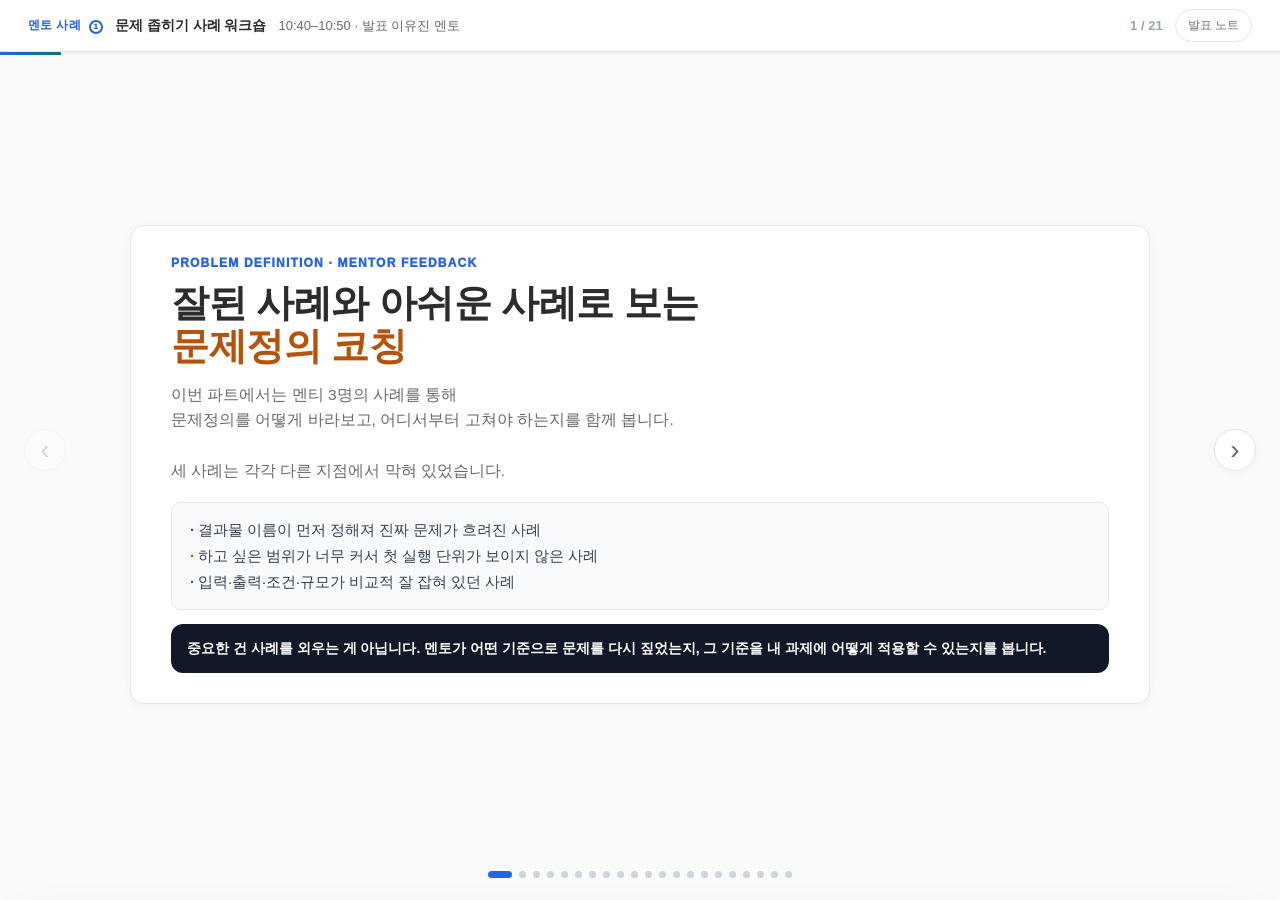
==== commit 01cb9dea: "rewrite: problem-definition full text overhaul - lecturer voice, natural flow (21 slides)" ====
--- a/mentor-problem-definition.html
+++ b/mentor-problem-definition.html
@@ -19,7 +19,7 @@
 body{display:flex;flex-direction:column}.topbar{height:54px;background:rgba(255,255,255,.92);backdrop-filter:blur(10px);border-bottom:1px solid var(--line);display:flex;align-items:center;gap:12px;padding:0 26px;z-index:30}.badge{font-size:12px;font-weight:950;color:var(--orange);letter-spacing:-.02em}.badge-dot{width:14px;height:14px;border:2px solid var(--orange);border-radius:50%;display:inline-flex;align-items:center;justify-content:center;font-size:8px;margin-left:4px}.tb-title{font-weight:850;font-size:14px;color:#4b5563}.tb-meta{font-size:13px;color:#8b8f98}.spacer{flex:1}.btn{border:1px solid var(--line);background:#fff;border-radius:999px;padding:7px 12px;font-size:12px;color:#6b7280;cursor:pointer}.btn:hover{border-color:#cbd5e1;color:#111827}.btn.active{background:#111827;color:#fff;border-color:#111827}.counter{font-variant-numeric:tabular-nums;font-size:13px;color:#9ca3af;font-weight:800}.progress{height:3px;background:#eef2f7}.progress div{height:100%;width:0;background:linear-gradient(90deg,var(--orange),var(--blue));transition:width .28s ease}.stage{flex:1;position:relative;overflow:hidden}.slide{position:absolute;inset:0;padding:34px 72px 58px;display:flex;align-items:center;justify-content:center;opacity:0;transform:translateX(48px);transition:.32s cubic-bezier(.22,1,.36,1);pointer-events:none}.slide.active{opacity:1;transform:translateX(0);pointer-events:auto}.slide.exit{opacity:0;transform:translateX(-48px)}.inner{width:100%;max-width:1120px;margin:auto}.paper{background:var(--paper);border:1px solid var(--line);border-radius:30px;padding:30px 40px;box-shadow:0 22px 60px rgba(15,23,42,.08)}.kicker{font-size:14px;font-weight:950;color:var(--orange);letter-spacing:-.02em;margin-bottom:12px}.h1{font-size:48px;line-height:1.13;letter-spacing:-.065em;font-weight:950;color:var(--text)}.h2{font-size:34px;line-height:1.2;letter-spacing:-.05em;font-weight:950;color:var(--text)}.h3{font-size:22px;line-height:1.35;letter-spacing:-.035em;font-weight:950}.sub{font-size:20px;color:#7b7f86;line-height:1.65;margin-top:18px}.small{font-size:14px;color:#7b7f86;line-height:1.75}.muted{color:#8a8f98}.hl{color:var(--orange)}.blue{color:var(--blue)}.green{color:var(--green)}.purple{color:var(--purple)}
 .grid2{display:grid;grid-template-columns:1fr 1fr;gap:18px}.grid3{display:grid;grid-template-columns:repeat(3,1fr);gap:16px}.grid4{display:grid;grid-template-columns:repeat(4,1fr);gap:14px}.card{border-radius:22px;padding:24px;border:1px solid var(--line);background:#fff}.bluebg{background:var(--blue2);border-color:var(--blue3)}.orangebg{background:var(--orange2);border-color:var(--orange3)}.redbg{background:var(--red2);border-color:var(--red3)}.greenbg{background:var(--green2);border-color:var(--green3)}.purplebg{background:var(--purple2);border-color:var(--purple3)}.graybg{background:#f8fafc;border-color:#e2e8f0}.label{font-size:12px;font-weight:950;letter-spacing:.02em;color:#9ca3af;text-transform:uppercase;margin-bottom:10px}.label.orange{color:var(--orange)}.label.blue{color:var(--blue)}.label.red{color:var(--red)}.label.green{color:var(--green)}.label.purple{color:var(--purple)}.ctitle{font-size:20px;font-weight:950;letter-spacing:-.035em;line-height:1.32;margin-bottom:10px}.cbody{font-size:15px;color:#6b7280;line-height:1.72}.cbody b{color:#111827}.callout{border-radius:20px;padding:19px 23px;margin-top:18px;font-size:17px;line-height:1.65;font-weight:760}.callout.orange{background:var(--orange2);border:1px solid var(--orange3);color:#9a3412}.callout.blue{background:var(--blue2);border:1px solid var(--blue3);color:#1d4ed8}.callout.green{background:var(--green2);border:1px solid var(--green3);color:#047857}.callout.purple{background:var(--purple2);border:1px solid var(--purple3);color:#5b21b6}.callout.dark{background:#111827;color:#fff}.pillrow{display:flex;flex-wrap:wrap;gap:10px;margin-top:26px}.pill{border-radius:999px;background:#f3f4f6;border:1px solid #e5e7eb;padding:8px 15px;font-size:14px;font-weight:850;color:#6b7280}.pill.orange{background:var(--orange2);border-color:var(--orange3);color:var(--orange)}.pill.blue{background:var(--blue2);border-color:var(--blue3);color:var(--blue)}.pill.green{background:var(--green2);border-color:var(--green3);color:var(--green)}.pill.purple{background:var(--purple2);border-color:var(--purple3);color:var(--purple)}
 .step{display:grid;grid-template-columns:42px 1fr;gap:14px;padding:17px;border-radius:18px;border:1px solid var(--line);background:#fff;margin-bottom:12px}.num{width:42px;height:42px;border-radius:50%;background:#111827;color:#fff;display:flex;align-items:center;justify-content:center;font-weight:950}.num.red{background:var(--red)}.num.orange{background:var(--orange)}.num.green{background:var(--green)}.num.purple{background:var(--purple)}.step strong{display:block;font-size:15.5px;letter-spacing:-.035em;margin-bottom:3px}.step span{font-size:13.5px;color:#6b7280;line-height:1.6}.table{width:100%;border-collapse:separate;border-spacing:0;border:1px solid var(--line);border-radius:20px;overflow:hidden;background:#fff}.table th{background:#f8fafc;font-size:13px;color:#6b7280;text-align:left;padding:14px 16px}.table td{padding:15px 16px;border-top:1px solid var(--line);font-size:15px;line-height:1.65;vertical-align:top}.table td:first-child{font-weight:900;color:#111827}.mono{font-family:ui-monospace,SFMono-Regular,Menlo,Monaco,Consolas,monospace;background:#f3f4f6;border:1px solid #e5e7eb;border-radius:12px;padding:11px 14px;font-size:14px;line-height:1.7;color:#374151}.bigquote{font-size:30px;line-height:1.45;letter-spacing:-.055em;font-weight:950;text-align:center;color:#111827}.arrow{font-size:24px;color:#cbd5e1;font-weight:950;display:flex;align-items:center;justify-content:center}.caseTag{display:inline-flex;align-items:center;gap:7px;padding:8px 13px;border-radius:999px;font-size:13px;font-weight:900;margin-bottom:18px}.caseTag.red{background:var(--red2);color:var(--red);border:1px solid var(--red3)}.caseTag.orange{background:var(--orange2);color:var(--orange);border:1px solid var(--orange3)}.caseTag.green{background:var(--green2);color:var(--green);border:1px solid var(--green3)}.caseTag.purple{background:var(--purple2);color:var(--purple);border:1px solid var(--purple3)}.twoflow{display:grid;grid-template-columns:1fr 46px 1fr;gap:12px;align-items:stretch}.notes{position:fixed;left:24px;right:24px;bottom:18px;background:#111827;color:#d1d5db;border-radius:22px;padding:18px 22px;font-size:14px;line-height:1.7;box-shadow:0 20px 60px rgba(0,0,0,.22);transform:translateY(150%);transition:.25s;z-index:40}.notes.open{transform:translateY(0)}.notes b{color:#fbbf24}.nav{position:fixed;top:50%;transform:translateY(-50%);width:46px;height:46px;border-radius:50%;border:1px solid var(--line);background:#fff;color:#9ca3af;display:flex;align-items:center;justify-content:center;cursor:pointer;z-index:20;box-shadow:0 10px 30px rgba(15,23,42,.08);font-size:28px}.nav:hover{color:#111827}.nav:disabled{opacity:.25}.prev{left:24px}.next{right:24px}.dots{position:fixed;bottom:22px;left:50%;transform:translateX(-50%);display:flex;gap:7px;z-index:20}.dot{width:7px;height:7px;border-radius:999px;background:#cbd5e1;border:0;transition:.2s}.dot.on{width:24px;background:var(--orange)}
-@media(max-width:900px){.slide{padding:26px 22px 54px}.paper{padding:32px 24px;border-radius:24px}.h1{font-size:36px}.h2{font-size:28px}.grid2,.grid3,.grid4,.twoflow{grid-template-columns:1fr}.arrow{display:none}.topbar{padding:0 14px}.tb-meta{display:none}.nav{display:none}}
+@media(max-width:900px){.slide{padding:26px 22px 54px}.paper{padding:32px 24px;border-radius:24px}.h1{font-size:36px}.h2{font-size:28px}.grid2,.grid3,.grid4,.twoflow{grid-template-columns:1fr}.arrow{display:none}.topbar{padding:0 14px}.tb-meta{display:none}.nav{width:36px;height:36px;font-size:22px}.prev{left:8px}.next{right:8px}}
 /* Design-system alignment: KITECH 운영용 강의자료 톤 */
 :root{
   --bg:#fafaf9;--paper:#fff;--ink:#2c2c2c;--text:#2c2c2c;--muted:#6b6b6b;--sub:#8a8a8a;
@@ -46,7 +46,7 @@
 .nav{width:42px;height:42px;color:var(--muted);box-shadow:0 2px 8px rgba(0,0,0,.04)}
 .dot.on{background:var(--blue)}.notes{border-radius:14px;background:#111827}
 @media(max-height:820px){.paper{padding:24px 34px}.h1{font-size:32px}.h2{font-size:23px}.sub{font-size:14.5px;margin-top:8px}.card{padding:14px 16px}.callout{padding:11px 14px;font-size:13.5px;margin-top:12px}.step{padding:9px 12px;margin-bottom:6px}.step strong{font-size:14.5px}.step span{font-size:12.5px}.ctitle{font-size:15.5px}.cbody{font-size:12.5px}.table th{padding:8px 10px;font-size:11.5px}.table td{padding:9px 10px;font-size:12.5px}}
-@media(max-width:900px){.slide{padding:26px 22px 54px}.paper{padding:28px 22px;border-radius:14px}.h1{font-size:32px}.h2{font-size:25px}.grid2,.grid3,.grid4,.twoflow{grid-template-columns:1fr}.arrow{display:none}.topbar{padding:0 14px}.tb-meta{display:none}.nav{display:none}}
+@media(max-width:900px){.slide{padding:26px 22px 54px}.paper{padding:28px 22px;border-radius:14px}.h1{font-size:32px}.h2{font-size:25px}.grid2,.grid3,.grid4,.twoflow{grid-template-columns:1fr}.arrow{display:none}.topbar{padding:0 14px}.tb-meta{display:none}.nav{width:36px;height:36px;font-size:22px}.prev{left:8px}.next{right:8px}}
 </style>
 </head>
 <body>
@@ -65,28 +65,28 @@
 <div class="notes" id="notes"><b>발표 노트</b><br><span id="noteText"></span></div>
 <script>
 const SLIDES=[
-{note:'오프닝. 멘티 3명의 사례를 통해 잘된 사례·아쉬운 사례를 비교하고, 멘토 피드백 방식과 문제정의를 초반에 잘 잡는 법을 다루는 시간임을 안내한다.',html:`<div class="paper"><div class="kicker">Problem Definition · Mentor Feedback</div><div class="h1">잘된 사례 vs 아쉬운 사례<br>멘티 3명 사례로 보는<br><span class="hl">문제정의 코칭</span></div><div class="sub">멘티 3명 사례를 <b>Type A·B·C 3유형</b>으로 분류하고,<br>멘토가 어떻게 피드백했는지,<br>초반에 문제정의를 정확히 잡으려면 어디부터 점검해야 하는지를 다룹니다.</div><div class="pillrow"><span class="pill orange">아쉬운 사례 · 멘티 A</span><span class="pill orange">아쉬운 사례 · 멘티 B</span><span class="pill green">잘된 사례 · 멘티 C</span><span class="pill blue">멘토 피드백</span><span class="pill dark">익명화</span></div></div>`},
-{note:'강의 목적 안내. 사례를 외우는 것이 아니라 멘토의 피드백 방식과 문제정의 점검 기준을 본인 과제에 적용하는 것이 목표다.',html:`<div class="paper"><div class="kicker">Today Flow</div><div class="h2">세 사례를 검토하는 순서</div><div style="margin-top:26px"><div class="step"><div class="num red">1</div><div><strong>아쉬운 사례 A — 결과물 이름이 문제정의를 왜곡한 사례</strong><span>ChatBot이라는 결과물 이름이 설계 방향까지 흐트러뜨린 경우입니다. 멘토가 어떻게 방향을 돌렸는지, 그리고 <b>진짜 문제가 무엇인지를 먼저 찾는 것이 왜 중요한지</b>를 봅니다.</span></div></div><div class="step"><div class="num orange">2</div><div><strong>아쉬운 사례 B — 범위가 너무 넓어 첫 실행 단위가 보이지 않는 사례</strong><span>5단계를 한 번에 자동화하려다 첫 스킬을 정하지 못한 경우입니다. 멘토가 어떻게 실행 가능한 첫 단위로 좁혔는지 봅니다.</span></div></div><div class="step"><div class="num green">3</div><div><strong>잘된 사례 C — 입력·출력·조건·규모가 모두 명확한 사례</strong><span>왜 잘된 사례인지, 그리고 좋은 문제정의에도 반드시 더해야 할 피드백이 무엇인지 봅니다.</span></div></div></div><div class="callout dark">목표는 사례를 외우는 것이 아닙니다. <b>멘토의 피드백 기준과 문제정의 점검 방식</b>을 내 과제에 옮기는 것입니다.</div></div>`},
-{note:'문제정의 3유형 분류. tacit-skill의 Type A/B/C와 동일한 패턴.',html:`<div class="paper"><div class="kicker">문제정의 유형</div><div class="h2">반복되는 문제정의 오류는 <span class="hl">3가지 유형</span>으로 나뉩니다</div><div class="grid3" style="margin-top:24px"><div class="card redbg"><div class="label red">Type A · 아쉬운 사례</div><div class="ctitle">결과물 이름 왜곡</div><div class="cbody">ChatBot·대시보드·제안서 같은 <b>결과물 이름이 먼저</b> 나오면, 진짜 풀어야 할 문제가 가려집니다. 데이터·반복 패턴부터 다시 봐야 합니다.</div></div><div class="card orangebg"><div class="label orange">Type B · 아쉬운 사례</div><div class="ctitle">범위 과잉</div><div class="cbody">5단계를 한꺼번에 자동화하려다 <b>첫 실행 단위가 보이지 않는</b> 경우. 전체 흐름은 유지하되, 이번 주에 검증할 단계 1개만 분리해야 합니다.</div></div><div class="card greenbg"><div class="label green">⭐ Type C · 잘된 사례</div><div class="ctitle">실행 가능</div><div class="cbody"><b>입력·출력·조건·규모</b>가 한 문장씩 명확합니다. 문제정의 단계는 끝났고, 검증 기준 설정으로 넘어가면 됩니다.</div></div></div><div class="callout dark" style="margin-top:18px">이번 강의의 멘티 3명 사례는 각각 <b>Type A → Type B → Type C</b>를 보여줍니다.</div></div>`},
-{note:'3유형 비교 표.',html:`<div class="paper"><div class="kicker">유형 비교</div><div class="h2">세 유형의 차이와 다음 단계</div><table class="table" style="margin-top:22px"><tr><th>구분</th><th><span style="color:var(--red)">Type A</span><br>결과물 이름 왜곡</th><th><span style="color:var(--orange)">Type B</span><br>범위 과잉</th><th><span style="color:var(--green)">⭐ Type C</span><br>실행 가능</th></tr><tr><td>대표 멘티</td><td>멘티 A</td><td>멘티 B</td><td>멘티 C</td></tr><tr><td>막힌 지점</td><td>결과물 이름이 문제정의를 끌고 감</td><td>첫 실행 단위가 안 보임</td><td>구조는 갖춰졌고 검증 기준 부재</td></tr><tr><td>멘토 처방</td><td>ChatBot → LLM 분석으로 전환</td><td>5단계 중 1개만 선택</td><td>파일럿 성공 기준 1개 설정</td></tr><tr><td>다음 제출물</td><td>분류 기준표 + 패턴 리포트</td><td>주제별 분류표 + 샘플 로그</td><td>실행 결과 + 성공 지표</td></tr></table><div class="callout blue" style="margin-top:18px">Type A·B는 결함이 아닙니다. <b>처방대로 보강하면 자연스럽게 Type C</b>로 이동합니다.</div></div>`},
-{note:'멘티 A 사례. 결과물 이름이 왜 문제인지, 진짜 문제가 무엇인지를 먼저 찾아야 한다는 점을 강조한다.',html:`<div class="paper"><div class="caseTag red">아쉬운 사례 1 · 멘티 A</div><div class="h2">결과물 이름이 정해지면<br><span style="color:var(--red)">진짜 문제가 가려집니다</span></div><div class="twoflow" style="margin-top:24px"><div class="card redbg"><div class="label red">처음 접근</div><div class="ctitle">헬프데스크 문의에 답하는 ChatBot</div><div class="cbody">ChatBot을 먼저 그리면 FAQ 설계, 실시간 응대, 답변 정책이 우선 과제가 됩니다. 그러나 이 시점에 실제로 필요한 것은 <b>누적 문의 데이터에 어떤 반복 패턴이 있는지</b>를 확인하는 일이었습니다.</div></div><div class="arrow">→</div><div class="card bluebg"><div class="label blue">진짜 문제</div><div class="ctitle">누적 문의 데이터의 반복 패턴 분석</div><div class="cbody">반복 문의 유형과 빈도를 먼저 파악해야 답변 기준도 설계할 수 있습니다. 1차 산출물은 자동 답변이 아니라 <b>문의 유형 분석표</b>입니다.</div></div></div><div class="callout orange" style="margin-top:18px">결과물 이름(ChatBot, 대시보드, 제안서)이 먼저 나왔다면 — 한 발 물러서서 <b>데이터가 무엇이고 반복 패턴이 있는가</b>부터 다시 확인해야 합니다.</div></div>`},
-{note:'멘티 A 사례의 핵심 구분. ChatBot과 LLM 분석의 차이. 4페이지에서 5페이지로 자연스럽게 연결된다.',html:`<div class="paper"><div class="caseTag red">아쉬운 사례 1 · 설계 구분</div><div class="h2">ChatBot과 LLM 분석은<br>출발 질문이 다릅니다</div><table class="table" style="margin-top:24px"><tr><th>구분</th><th>ChatBot으로 접근하면</th><th>LLM 분석으로 접근하면</th></tr><tr><td>핵심 질문</td><td>사용자 질문에 무엇을 답할 것인가</td><td>누적 데이터에 어떤 패턴이 있는가</td></tr><tr><td>필요한 것</td><td>FAQ, 답변 정책, 예외 응대 기준</td><td>분류 기준, 빈도 기준, 처리 시간 기준</td></tr><tr><td>첫 산출물</td><td>답변 시나리오</td><td>반복 문의 Top N 분석표</td></tr><tr><td>첫 스킬</td><td>자동 답변 생성</td><td><span class="mono">문의 유형 분류</span></td></tr></table><div class="callout blue">ChatBot은 응답 인터페이스이고, LLM 분석은 누적 데이터를 읽는 처리 방식입니다. 이 둘은 <b>층위가 다릅니다.</b></div></div>`},
-{note:'참고 슬라이드. ChatBot과 LLM은 층위가 다르다. 끊김 방지를 위해 테이블을 compact하게 처리했다.',html:`<div class="paper"><div class="caseTag red">참고 · ChatBot vs LLM</div><div class="h2">ChatBot과 LLM은<br>설계 층위가 다릅니다</div><div class="grid2" style="margin-top:20px;gap:14px"><div class="card orangebg"><div class="label orange">ChatBot</div><div class="ctitle">사용자와 대화하는 인터페이스</div><div class="cbody">웹·앱·메신저에서 사용자 질문에 답하는 대화형 접점입니다. 규칙 기반, 검색 기반, LLM 기반 모두 가능합니다.</div></div><div class="card bluebg"><div class="label blue">LLM</div><div class="ctitle">자연어를 읽고 생성하는 모델</div><div class="cbody">분류·요약·초안 작성·패턴 분석처럼 ChatBot 없이도 독립적으로 동작합니다.</div></div></div><table class="table" style="margin-top:16px;font-size:14px"><tr><th>구분</th><th>ChatBot</th><th>LLM</th></tr><tr><td>무엇인가</td><td>사용자 대화 인터페이스</td><td>자연어 처리 모델</td></tr><tr><td>서로 필요한가</td><td colspan="2" style="color:#6b7280">아니요 — 각각 독립적으로 사용 가능</td></tr><tr><td>적합한 첫 질문</td><td>사용자에게 무엇을 답할까?</td><td>이 데이터를 어떻게 분류·분석할까?</td></tr></table><div class="callout dark" style="margin-top:14px"><b>ChatBot 없이도 LLM으로 분류·요약·보고서 초안 작업이 가능합니다.</b></div></div>`},
-{note:'멘티 B 사례. 5단계 중 첫 실행 단위를 시각적으로 선택하는 과정을 도식으로 보여준다.',html:`<div class="paper"><div class="caseTag orange">아쉬운 사례 2 · 멘티 B</div><div class="h2">5단계 전체를 한꺼번에 자동화하면<br><span style="color:var(--orange)">첫 실행 단위가 보이지 않습니다</span></div><div style="margin-top:22px;display:flex;flex-direction:column;gap:10px"><div style="display:grid;grid-template-columns:repeat(5,1fr);gap:8px;text-align:center"><div style="padding:12px 6px;background:var(--orange2);border:1.5px solid var(--orange3);border-radius:10px;font-size:13px;font-weight:700;color:var(--orange)">① 수집</div><div style="padding:12px 6px;background:var(--orange2);border:1.5px solid var(--orange3);border-radius:10px;font-size:13px;font-weight:700;color:var(--orange)">② 분류</div><div style="padding:12px 6px;background:var(--orange2);border:1.5px solid var(--orange3);border-radius:10px;font-size:13px;font-weight:700;color:var(--orange)">③ 트렌드</div><div style="padding:12px 6px;background:var(--orange2);border:1.5px solid var(--orange3);border-radius:10px;font-size:13px;font-weight:700;color:var(--orange)">④ 매칭</div><div style="padding:12px 6px;background:var(--orange2);border:1.5px solid var(--orange3);border-radius:10px;font-size:13px;font-weight:700;color:var(--orange)">⑤ 제안서</div></div><div style="text-align:center;font-size:20px;color:#cbd5e1;font-weight:700;padding:4px 0">↓ 멘토 조정: 첫 단계 1개만</div><div style="display:grid;grid-template-columns:repeat(5,1fr);gap:8px;text-align:center"><div style="padding:12px 6px;background:#f8fafc;border:1.5px solid var(--line);border-radius:10px;font-size:13px;color:#9ca3af">① 수집</div><div style="padding:12px 6px;background:var(--blue2);border:2px solid var(--blue3);border-radius:10px;font-size:13px;font-weight:900;color:var(--blue)">② 분류 ★<br><span style="font-size:11px;font-weight:500">첫 실행</span></div><div style="padding:12px 6px;background:#f8fafc;border:1.5px solid var(--line);border-radius:10px;font-size:13px;color:#9ca3af">③ 트렌드</div><div style="padding:12px 6px;background:#f8fafc;border:1.5px solid var(--line);border-radius:10px;font-size:13px;color:#9ca3af">④ 매칭</div><div style="padding:12px 6px;background:#f8fafc;border:1.5px solid var(--line);border-radius:10px;font-size:13px;color:#9ca3af">⑤ 제안서</div></div></div><div class="callout orange" style="margin-top:14px">최종 목표는 제안서여도 됩니다. 단, <b>이번 주에 검증할 단계는 분류 하나뿐</b>입니다.</div></div>`},
-{note:'멘티 B 범위 조정 방법론. 실용적 문장으로 개선.',html:`<div class="paper"><div class="caseTag orange">아쉬운 사례 2 · 범위 조정</div><div class="h2">전체 흐름은 유지하되<br>첫 실행 단위를 분리합니다</div><div class="grid2" style="margin-top:24px"><div class="card orangebg"><div class="label orange">전체 흐름 (계획)</div><div class="ctitle">수집 → 분류 → 트렌드 → 매칭 → 제안서</div><div class="cbody">각 단계의 성격이 달라 한 번에 돌리면 기준이 계속 바뀝니다. 검증도 어렵습니다.</div></div><div class="card bluebg"><div class="label blue">이번 주 실행 단위</div><div class="ctitle"><span class="mono">주제별 분류</span></div><div class="cbody"><b>입력</b> 교육 신청 엑셀, 직군 매핑표<br><b>출력</b> 직군별 주제 랭킹<br><b>기준</b> 분류 조건 5개 이내</div></div></div><div style="margin-top:18px;padding:16px 20px;background:#f8fafc;border-radius:12px;border:1.5px solid var(--line)"><div style="font-weight:700;font-size:15px;margin-bottom:10px;color:#111827">범위 조정 체크</div><div style="display:grid;gap:7px;font-size:14px;color:#4b5563"><div>✓ 이번 주에 검증할 단계가 1개로 특정됐는가</div><div>✓ 그 단계의 입력과 출력이 파일 단위로 명시됐는가</div><div>✓ 30분 안에 샘플 실행이 가능한가</div></div></div></div>`},
-{note:'멘티 C 사례. 잘된 사례의 기준을 해석한다. 4항목이 갖춰졌을 때 무엇이 가능해지는지 강조한다. 별표 추가.',html:`<div class="paper"><div class="caseTag green">⭐ 잘된 사례 · 멘티 C</div><div class="h2">잘된 사례는<br>입력·출력·조건·규모가 모두 명확합니다</div><div class="grid4" style="margin-top:26px"><div class="card greenbg"><div class="label green">★ INPUT</div><div class="ctitle">무엇을 넣는가</div><div class="cbody">처리에 사용할 자료가 명확합니다. 파일, 표, 텍스트처럼 시작점이 눈에 보입니다.</div></div><div class="card greenbg"><div class="label green">★ OUTPUT</div><div class="ctitle">무엇을 뽑는가</div><div class="cbody">보고서, 표, 초안, 체크리스트처럼 결과 형태가 특정됩니다.</div></div><div class="card greenbg"><div class="label green">★ CONDITION</div><div class="ctitle">어떤 기준인가</div><div class="cbody">분류 기준이나 판단 조건을 직접 설명할 수 있습니다.</div></div><div class="card greenbg"><div class="label green">★ SCALE</div><div class="ctitle">얼마나 돌리는가</div><div class="cbody">샘플 개수나 파일럿 범위를 구체적으로 정할 수 있습니다.</div></div></div><div class="callout green" style="margin-top:18px"><b>이 4항목이 갖춰지면</b> 문제정의 논의를 줄이고 파일럿 설계로 바로 이동할 수 있습니다.</div></div>`},
-{note:'멘티 C 사례의 멘토 피드백 방향. 잘된 사례에는 확장 제안보다 검증 기준 설정이 필요하다.',html:`<div class="paper"><div class="caseTag green">잘된 사례 · 멘토 피드백</div><div class="h2">잘된 사례에 필요한 피드백은<br>확장이 아니라 검증 기준입니다</div><table class="table" style="margin-top:24px"><tr><th>검토 항목</th><th>판단</th><th>다음 제출 방향</th></tr><tr><td>문제정의</td><td>업무 장면과 반복성이 명확히 보임</td><td>문제정의 문장은 짧게 고정합니다</td></tr><tr><td>업무 구조</td><td>입력과 출력이 연결됩니다</td><td>중간 처리 기준을 표 한 장으로 정리합니다</td></tr><tr><td>처리 적용</td><td>초안 생성이나 분류에 바로 쓸 수 있습니다</td><td>샘플 10건으로 1차 실행합니다</td></tr><tr><td>검증 기준</td><td>성공 기준이 아직 없습니다</td><td>정확도·수정 횟수·시간 단축 중 1개를 지표로 정합니다</td></tr></table><div class="callout dark">잘된 사례에 필요한 피드백은 더 큰 기획이 아닙니다. <b>성공 기준 하나를 명확히 정하는 것</b>이 다음 단계입니다.</div></div>`},
-{note:'세 사례를 한 장으로 종합.',html:`<div class="paper"><div class="kicker">사례 종합</div><div class="h2">세 사례는 서로 다른 지점에서 막힙니다</div><table class="table" style="margin-top:24px"><tr><th>이름</th><th>막힌 지점</th><th>멘토 처방</th><th>다음 제출물</th></tr><tr><td>멘티 A</td><td>결과물 이름이 문제정의를 끌고 감</td><td>ChatBot → LLM 분석으로 전환</td><td>문의 유형 분류 기준표 + 반복 패턴 리포트</td></tr><tr><td>멘티 B</td><td>범위가 커서 첫 실행 단위가 안 보임</td><td>5단계 중 분류 하나만 선택</td><td>주제별 분류표 + 샘플 실행 로그</td></tr><tr><td>멘티 C</td><td>구조는 갖춰졌고 검증 기준이 없음</td><td>파일럿 성공 기준 1개 설정</td><td>샘플 실행 결과 + 성공 지표</td></tr></table><div class="callout blue" style="margin-top:18px"><b>내 사례는 어느 칸에 가까운가요?</b> 막힌 지점이 다르면 다음 행동도 달라집니다.</div></div>`},
-{note:'문제정의 4요소. tacit-skill의 형식화 4요소와 짝을 이루는 핵심 도구.',html:`<div class="paper"><div class="kicker">문제정의 4요소</div><div class="h2">잘된 문제정의는 <span class="hl">4가지 요소</span>가 한 문장씩 명확합니다</div><div class="grid4" style="margin-top:24px"><div class="card bluebg"><div class="label blue">① 입력</div><div class="ctitle">무엇을 넣는가</div><div class="cbody">처리에 사용할 자료. 파일·표·텍스트처럼 시작점이 보입니다.</div></div><div class="card orangebg"><div class="label orange">② 출력</div><div class="ctitle">무엇을 뽑는가</div><div class="cbody">보고서·표·초안·체크리스트처럼 결과 형태가 보입니다.</div></div><div class="card greenbg"><div class="label green">③ 조건</div><div class="ctitle">어떤 기준으로</div><div class="cbody">분류·판단 기준을 사람이 설명할 수 있습니다.</div></div><div class="card purplebg"><div class="label purple">④ 규모</div><div class="ctitle">얼마나 돌릴지</div><div class="cbody">샘플 개수·파일럿 범위를 정할 수 있습니다.</div></div></div><div class="callout dark" style="margin-top:18px">4요소가 한 문장씩 나오면 — <b>문제정의는 끝입니다.</b> 검증 기준 설정으로 넘어가면 됩니다.</div></div>`},
-{note:'핵심 메시지. 문제정의는 결과물 이름 짓기가 아니다.',html:`<div class="paper" style="padding:34px 44px;text-align:center"><div class="kicker" style="text-align:center">문제정의의 본질</div><div class="bigquote" style="margin-top:14px">결과물 이름을 먼저 정한다고<br>문제가 풀리지 않습니다.<br><span class="hl">진짜 풀어야 할 것</span>이 무엇인지<br>먼저 짚어야 합니다.</div><div style="margin-top:30px;font-size:16.5px;color:#4b5563;font-weight:600;line-height:1.7;max-width:780px;margin-left:auto;margin-right:auto">"챗봇을 만들자", "대시보드를 만들자"는 <b>도구의 이름</b>입니다.<br>"매주 반복되는 문의 패턴을 분석한다"가 <b>풀어야 할 문제</b>입니다.<br>잘못된 문제정의 위에서는 <b>좋은 데이터도, 좋은 AI도</b> 결과를 못 만듭니다.</div><div style="display:grid;grid-template-columns:1fr 40px 1fr;align-items:center;gap:14px;margin-top:36px;max-width:840px;margin-left:auto;margin-right:auto"><div style="padding:20px 22px;background:var(--red2);border:2px solid var(--red3);border-radius:14px"><div style="color:var(--red);font-size:12px;font-weight:900;letter-spacing:.04em;margin-bottom:8px">❌ 결과물 이름</div><div style="font-weight:900;font-size:17px;color:#111827;margin-bottom:6px">"챗봇 만들기"</div><div style="font-size:13.5px;color:#6b7280;line-height:1.65;text-align:left">FAQ·답변 정책·예외 응대부터 설계 — 진짜 문제는 "무엇을 답할 것인가"인데 가려집니다.</div></div><div style="text-align:center;font-size:30px;color:#cbd5e1;font-weight:900">→</div><div style="padding:20px 22px;background:var(--green2);border:2px solid var(--green3);border-radius:14px"><div style="color:var(--green);font-size:12px;font-weight:900;letter-spacing:.04em;margin-bottom:8px">⭕ 진짜 문제</div><div style="font-weight:900;font-size:17px;color:#111827;margin-bottom:6px">"문의 유형 분석"</div><div style="font-size:13.5px;color:#6b7280;line-height:1.65;text-align:left">반복 문의의 빈도·유형부터 데이터로 확인 — 답변 기준은 그 다음에 자연스럽게 따라옵니다.</div></div></div></div>`},
-{note:'문제정의를 초반에 잘 잡는 3가지 점검 순서.',html:`<div class="paper"><div class="kicker">초반 문제정의 점검법</div><div class="h2">이 3가지를 순서대로 확인하면<br>대부분의 오류를 잡을 수 있습니다</div><div style="margin-top:24px"><div class="step"><div class="num">1</div><div><strong>결과물 이름부터 적었는가? — 그렇다면 한 발 물러납니다</strong><span>ChatBot·대시보드·제안서처럼 결과물 이름이 먼저 나왔다면, 데이터와 반복 패턴부터 다시 확인합니다. (멘티 A 패턴)</span></div></div><div class="step"><div class="num">2</div><div><strong>처리 단계가 4개 이상인가? — 그렇다면 첫 단계 1개만 꺼냅니다</strong><span>전체 흐름을 그리되, 이번 주에 검증할 단계는 1개만 남깁니다. (멘티 B 패턴)</span></div></div><div class="step"><div class="num">3</div><div><strong>입력·출력·조건·규모가 한 문장씩 나오는가? — 그렇다면 잘된 사례입니다</strong><span>4항목이 모두 명확하면 문제정의는 완료입니다. 검증 기준(정확도·시간 단축·수정 횟수 중 1개)으로 넘어갑니다. (멘티 C 패턴)</span></div></div></div><div class="callout orange" style="margin-top:6px"><b>문제정의 → 범위 → 검증 기준</b> 순으로 점검합니다. 앞 단계가 흔들리면 뒤는 자동으로 무너집니다.</div></div>`},
-{note:'워크숍 안내.',html:`<div class="paper"><div class="kicker">실습</div><div class="h2">내 과제를 3문장으로 다시 씁니다</div><div class="grid3" style="margin-top:26px"><div class="card orangebg"><div class="label orange">문장 1</div><div class="ctitle">문제정의</div><div class="cbody">누가, 언제, 어떤 반복 상황에서 시간을 쓰는지 한 문장으로 씁니다.</div></div><div class="card bluebg"><div class="label blue">문장 2</div><div class="ctitle">첫 스킬</div><div class="cbody">이번 주에 검증할 입력과 출력을 파일 단위로 특정합니다.</div></div><div class="card greenbg"><div class="label green">문장 3</div><div class="ctitle">다음 제출물</div><div class="cbody">이번 주 안에 가져올 것 — 문서, 표, 실행 로그 중 하나입니다.</div></div></div><div class="callout dark">3문장이 채워지지 않으면 구현보다 범위 조정이 먼저입니다.</div></div>`},
-{note:'점검 프롬프트.',html:`<div class="paper"><div class="kicker">점검 프롬프트</div><div class="h2">과제 점검 프롬프트</div><div class="mono" style="margin-top:24px;white-space:pre-wrap">아래 과제를 보고 현재 병목 유형을 분류해 주세요.
+{note:'1. 표지 — 강의자 톤. 멘티 3명 사례, 세 가지 막힌 지점, 강의 목표.',html:`<div class="paper"><div class="kicker">Problem Definition · Mentor Feedback</div><div class="h1">잘된 사례와 아쉬운 사례로 보는<br><span class="hl">문제정의 코칭</span></div><div class="sub" style="margin-top:14px">이번 파트에서는 멘티 3명의 사례를 통해<br>문제정의를 어떻게 바라보고, 어디서부터 고쳐야 하는지를 함께 봅니다.<br><br>세 사례는 각각 다른 지점에서 막혀 있었습니다.</div><div style="margin-top:18px;padding:14px 18px;background:#f8fafc;border:1.5px solid var(--line);border-radius:10px;font-size:14.5px;color:#374151;line-height:1.8"><b style="color:var(--red)">·</b> 결과물 이름이 먼저 정해져 진짜 문제가 흐려진 사례<br><b style="color:var(--orange)">·</b> 하고 싶은 범위가 너무 커서 첫 실행 단위가 보이지 않은 사례<br><b style="color:var(--green)">·</b> 입력·출력·조건·규모가 비교적 잘 잡혀 있던 사례</div><div class="callout dark" style="margin-top:14px">중요한 건 사례를 외우는 게 아닙니다. 멘토가 어떤 기준으로 문제를 다시 짚었는지, 그 기준을 내 과제에 어떻게 적용할 수 있는지를 봅니다.</div></div>`},
+{note:'2. Today Flow — 세 사례 순서 안내.',html:`<div class="paper"><div class="kicker">Today Flow</div><div class="h2">오늘은 세 가지 사례를 순서대로 봅니다</div><div style="margin-top:18px"><div class="step"><div class="num red">1</div><div><strong>아쉬운 사례 A — 결과물 이름이 문제정의를 흔든 사례</strong><span>"챗봇을 만들겠다"는 결과물 이름이 먼저 나오면서 풀어야 할 진짜 문제가 가려진 경우입니다. 멘토가 "정말 필요한 게 챗봇인가, 아니면 누적 문의 데이터를 먼저 분석해야 하는가"를 다시 짚어준 사례를 봅니다.</span></div></div><div class="step"><div class="num orange">2</div><div><strong>아쉬운 사례 B — 범위가 너무 커서 첫 실행이 어려웠던 사례</strong><span>수집·분류·트렌드 분석·매칭·제안서 작성까지 전체 흐름을 한 번에 자동화하려 한 경우입니다. 방향은 맞지만 첫 주에 무엇을 실행해야 하는지가 보이지 않았습니다. 전체 흐름은 유지하되, 이번 주에 검증할 단계를 하나로 좁히는 멘토 피드백을 봅니다.</span></div></div><div class="step"><div class="num green">3</div><div><strong>잘된 사례 C — 입력과 출력이 분명했던 사례</strong><span>입력·출력·판단 기준·실행 규모가 상대적으로 명확했던 사례입니다. 이 경우는 문제정의를 더 키울 게 아니라 "이제 어떤 기준으로 성공을 판단할 것인가"로 넘어가야 합니다.</span></div></div></div><div class="callout dark" style="margin-top:14px">오늘의 목표는 세 사례 비교가 아닙니다. 내 과제가 지금 어디서 막혀 있는지, 다음에 무엇을 제출해야 할지 — 그 판단 기준을 잡는 것입니다.</div></div>`},
+{note:'3. 문제정의 3유형 카드.',html:`<div class="paper"><div class="kicker">문제정의 유형</div><div class="h2">반복해서 나타나는 문제정의 오류는 <span class="hl">크게 3가지</span>입니다</div><div class="grid3" style="margin-top:18px"><div class="card redbg"><div class="label red">Type A</div><div class="ctitle">결과물 이름이 먼저 나온 경우</div><div class="cbody">"챗봇을 만들겠다", "대시보드를 만들겠다", "제안서를 만들겠다"처럼 결과물 이름이 먼저 나오면 진짜 문제가 가려질 수 있습니다. 한 발 물러서서 — 지금 필요한 것이 정말 챗봇인지, 아니면 데이터를 읽고 반복 패턴을 정리하는 일인지부터 다시 봐야 합니다.</div></div><div class="card orangebg"><div class="label orange">Type B</div><div class="ctitle">범위가 너무 넓은 경우</div><div class="cbody">전체 업무 흐름을 한 번에 자동화하려 하면 첫 실행 단위가 보이지 않습니다. 모두 중요해 보여도 — 이번 주에 검증할 것은 하나만 골라야 합니다. 전체 그림은 유지하되, 첫 실행 단위는 작게 분리하는 게 핵심입니다.</div></div><div class="card greenbg"><div class="label green">⭐ Type C</div><div class="ctitle">바로 파일럿이 가능한 경우</div><div class="cbody">입력·출력·조건·규모가 한 문장씩 설명된다면 문제정의는 꽤 잘 잡힌 상태입니다. 더 큰 기획을 붙이기보다 — 샘플을 돌려보고 성공 기준을 정하는 쪽으로 넘어가야 합니다.</div></div></div><div class="callout dark" style="margin-top:14px">이번 강의에서 볼 세 사례는 <b>Type A → Type B → Type C 순서</b>로 이어집니다.</div></div>`},
+{note:'4. 3유형 비교 표.',html:`<div class="paper"><div class="kicker">유형 비교</div><div class="h2">세 유형은 <span class="hl">막힌 지점</span>이 다릅니다</div><table class="table" style="margin-top:14px"><tr><th>구분</th><th><span style="color:var(--red)">Type A</span><br>결과물 이름 왜곡</th><th><span style="color:var(--orange)">Type B</span><br>범위 과잉</th><th><span style="color:var(--green)">⭐ Type C</span><br>실행 가능</th></tr><tr><td>대표 사례</td><td>멘티 A</td><td>멘티 B</td><td>멘티 C</td></tr><tr><td>막힌 지점</td><td>결과물 이름이 문제정의를 끌고 감</td><td>전체 범위가 커서 첫 실행 단위가 안 보임</td><td>구조는 잡혔지만 검증 기준이 부족</td></tr><tr><td>멘토 피드백</td><td>챗봇이 아니라 LLM 분석으로 다시 보기</td><td>5단계 중 1단계만 먼저 실행</td><td>파일럿 성공 기준 하나 정하기</td></tr><tr><td>다음 제출물</td><td>문의 유형 분류 기준표, 반복 패턴 리포트</td><td>주제별 분류표, 샘플 실행 로그</td><td>샘플 실행 결과, 성공 지표</td></tr></table><div class="callout dark" style="margin-top:14px">Type A·B는 실패 사례가 아닙니다. 아직 문제정의가 덜 좁혀진 상태일 뿐입니다 — 멘토 피드백대로 보강하면 충분히 Type C로 넘어갑니다.</div></div>`},
+{note:'5. 멘티 A — 결과물 이름이 문제정의를 가린 사례.',html:`<div class="paper"><div class="caseTag red">아쉬운 사례 1 · 멘티 A</div><div class="h2">결과물 이름이 먼저 정해지면<br><span style="color:var(--red)">진짜 문제가 가려집니다</span></div><div class="grid2" style="margin-top:18px"><div class="card redbg"><div class="label red">처음 접근</div><div class="ctitle">"헬프데스크 문의에 답하는 챗봇을 만들겠다"</div><div class="cbody">챗봇이라는 이름이 먼저 나오면 자연스럽게 FAQ 설계, 답변 정책, 예외 응대 기준을 먼저 생각하게 됩니다. 문제는 — 이 단계에서 아직 "무엇을 답해야 하는지"가 정리되지 않았다는 점입니다.</div></div><div class="card greenbg"><div class="label green">멘토가 다시 본 진짜 문제</div><div class="ctitle">먼저 누적 문의 데이터를 본다</div><div class="cbody">반복적으로 들어오는 문의는 무엇인지, 어떤 유형이 많은지, 어떤 문의가 처리 시간을 잡아먹는지 — 이걸 먼저 확인해야 했습니다. 그래서 1차 산출물은 자동 답변 챗봇이 아니라 <b>문의 유형 분석표</b>가 됩니다.</div></div></div><div class="callout dark" style="margin-top:14px">결과물 이름이 먼저 나왔을 때는 바로 구현으로 들어가지 않습니다. "이 업무에 쌓인 데이터는 무엇인가? 그 안에 반복되는 패턴이 있는가?" — 이 질문부터 다시 확인합니다.</div></div>`},
+{note:'6. 멘티 A — ChatBot vs LLM 분석 시작 질문 차이.',html:`<div class="paper"><div class="caseTag red">아쉬운 사례 1 · 설계 구분</div><div class="h2">챗봇과 LLM 분석은 <span class="hl">시작 질문</span>이 다릅니다</div><table class="table" style="margin-top:14px"><tr><th>구분</th><th>챗봇으로 접근할 때</th><th>LLM 분석으로 접근할 때</th></tr><tr><td>핵심 질문</td><td>사용자 질문에 무엇을 답할 것인가</td><td>누적 데이터에 어떤 패턴이 있는가</td></tr><tr><td>먼저 필요한 것</td><td>FAQ, 답변 정책, 예외 응대 기준</td><td>분류 기준, 빈도 기준, 처리 시간 기준</td></tr><tr><td>첫 산출물</td><td>답변 시나리오</td><td>반복 문의 Top N 분석표</td></tr><tr><td>첫 스킬</td><td>자동 답변 생성</td><td><span class="mono">문의 유형 분류</span></td></tr></table><div class="callout dark" style="margin-top:14px">챗봇은 사용자와 대화하는 화면·접점에 가깝고, LLM 분석은 데이터를 읽고 분류·요약하는 처리 방식입니다. 둘은 같은 게 아닙니다 — 이 사례에서는 답변보다 <b>반복 패턴 찾기가 더 앞단의 과제</b>였습니다.</div></div>`},
+{note:'7. 참고 — ChatBot vs LLM 설계 층위.',html:`<div class="paper"><div class="caseTag red">참고 · ChatBot vs LLM</div><div class="h2">챗봇과 LLM은 <span class="hl">설계 층위</span>가 다릅니다</div><div class="grid2" style="margin-top:18px"><div class="card orangebg"><div class="label orange">ChatBot</div><div class="ctitle">사용자와 대화하는 인터페이스</div><div class="cbody">웹사이트·앱·메신저 안에서 사용자의 질문을 받고 답변하는 접점입니다. 규칙 기반으로도, 검색 기반으로도, LLM을 붙여서도 만들 수 있습니다.</div></div><div class="card bluebg"><div class="label blue">LLM</div><div class="ctitle">자연어를 읽고 생성하는 모델</div><div class="cbody">꼭 챗봇 형태로 쓰지 않아도 됩니다. 문의 분류, 문서 요약, 보고서 초안, 반복 패턴 분석에도 사용할 수 있습니다.</div></div></div><table class="table" style="margin-top:14px"><tr><th>구분</th><th>챗봇</th><th>LLM</th></tr><tr><td>무엇인가</td><td>사용자 대화 인터페이스</td><td>자연어를 처리하는 모델</td></tr><tr><td>꼭 함께 써야 하나</td><td>아닙니다</td><td>아닙니다</td></tr><tr><td>적합한 첫 질문</td><td>사용자에게 무엇을 답할까?</td><td>이 데이터를 어떻게 분류·분석할까?</td></tr></table><div class="callout dark" style="margin-top:14px">챗봇을 만들지 않아도 — LLM으로 분류·요약·분석은 충분히 됩니다.</div></div>`},
+{note:'8. 멘티 B — 5단계를 한꺼번에 자동화하려다 막힌 사례.',html:`<div class="paper"><div class="caseTag orange">아쉬운 사례 2 · 멘티 B</div><div class="h2">전체를 한 번에 자동화하면<br><span style="color:var(--orange)">첫 실행 단위가 흐려집니다</span></div><div class="sub" style="margin-top:12px">멘티 B의 처음 흐름은 <b>수집 → 분류 → 트렌드 분석 → 매칭 → 제안서 작성</b>이었습니다.</div><div style="margin-top:18px;display:grid;grid-template-columns:repeat(5,1fr);gap:8px;text-align:center"><div style="padding:11px 6px;background:var(--orange2);border:1.5px solid var(--orange3);border-radius:9px;font-size:13px;font-weight:700;color:var(--orange)">① 수집</div><div style="padding:11px 6px;background:var(--orange2);border:1.5px solid var(--orange3);border-radius:9px;font-size:13px;font-weight:700;color:var(--orange)">② 분류</div><div style="padding:11px 6px;background:var(--orange2);border:1.5px solid var(--orange3);border-radius:9px;font-size:13px;font-weight:700;color:var(--orange)">③ 트렌드</div><div style="padding:11px 6px;background:var(--orange2);border:1.5px solid var(--orange3);border-radius:9px;font-size:13px;font-weight:700;color:var(--orange)">④ 매칭</div><div style="padding:11px 6px;background:var(--orange2);border:1.5px solid var(--orange3);border-radius:9px;font-size:13px;font-weight:700;color:var(--orange)">⑤ 제안서</div></div><div style="text-align:center;font-size:18px;color:#cbd5e1;font-weight:700;margin:8px 0">↓ 멘토 조정 — 분류 하나만 먼저</div><div style="display:grid;grid-template-columns:repeat(5,1fr);gap:8px;text-align:center"><div style="padding:11px 6px;background:#f8fafc;border:1.5px solid var(--line);border-radius:9px;font-size:13px;color:#9ca3af">① 수집</div><div style="padding:11px 6px;background:var(--blue2);border:2px solid var(--blue3);border-radius:9px;font-size:13px;font-weight:900;color:var(--blue)">② 분류 ★<br><span style="font-size:11px;font-weight:500">첫 실행</span></div><div style="padding:11px 6px;background:#f8fafc;border:1.5px solid var(--line);border-radius:9px;font-size:13px;color:#9ca3af">③ 트렌드</div><div style="padding:11px 6px;background:#f8fafc;border:1.5px solid var(--line);border-radius:9px;font-size:13px;color:#9ca3af">④ 매칭</div><div style="padding:11px 6px;background:#f8fafc;border:1.5px solid var(--line);border-radius:9px;font-size:13px;color:#9ca3af">⑤ 제안서</div></div><div class="callout dark" style="margin-top:14px">최종 목표가 제안서까지 가는 건 괜찮습니다. 다만 — 이번 주에 검증할 단계는 <b>분류 하나뿐</b>입니다. 분류가 안정적으로 되어야 그 다음 트렌드·매칭도 의미가 생깁니다.</div></div>`},
+{note:'9. 멘티 B — 범위 조정 방식.',html:`<div class="paper"><div class="caseTag orange">아쉬운 사례 2 · 범위 조정</div><div class="h2">전체 흐름은 유지하되<br><span class="hl">이번 주 실행 단위는 하나만</span> 남깁니다</div><div class="grid2" style="margin-top:18px"><div class="card orangebg"><div class="label orange">전체 흐름</div><div class="ctitle">수집 → 분류 → 트렌드 → 매칭 → 제안서</div><div class="cbody">흐름 자체는 좋습니다. 다만 단계마다 필요한 기준이 다릅니다 — 수집·분류·트렌드 판단·매칭·제안서 구성 기준이 모두 달라서, 한 번에 돌리면 중간에 기준이 계속 흔들립니다.</div></div><div class="card bluebg"><div class="label blue">이번 주 실행 단위</div><div class="ctitle"><span class="mono">주제별 분류</span></div><div class="cbody"><b>입력</b> 교육 신청 엑셀, 직군 매핑표<br><b>출력</b> 직군별 주제 랭킹<br><b>기준</b> 분류 조건 5개 이내<br>이렇게 좁혀야 30분 안에 샘플 실행이 됩니다.</div></div></div><div style="margin-top:14px;padding:14px 18px;background:#f8fafc;border:1.5px solid var(--line);border-radius:10px"><div style="font-weight:700;font-size:14px;color:#111827;margin-bottom:8px">범위 조정 체크</div><div style="display:grid;gap:6px;font-size:13.5px;color:#4b5563"><div>✓ 이번 주에 검증할 단계가 하나로 정해졌는가?</div><div>✓ 그 단계의 입력과 출력이 파일 단위로 보이는가?</div><div>✓ 30분 안에 샘플 실행이 가능한가?</div></div></div></div>`},
+{note:'10. 멘티 C — Input/Output/Condition/Scale.',html:`<div class="paper"><div class="caseTag green">잘된 사례 · 멘티 C</div><div class="h2">잘된 문제정의는<br>입력·출력·조건·규모가 <span class="hl">분명합니다</span></div><div class="grid4" style="margin-top:18px"><div class="card greenbg"><div class="label green">INPUT</div><div class="ctitle">무엇을 넣을 것인가</div><div class="cbody">처리에 사용할 자료가 분명했습니다. 파일·표·텍스트처럼 <b>시작점이 눈에 보이는 상태</b>였습니다.</div></div><div class="card greenbg"><div class="label green">OUTPUT</div><div class="ctitle">무엇을 뽑을 것인가</div><div class="cbody">결과물 형태도 분명했습니다. 보고서·표·초안·체크리스트처럼 <b>무엇이 나와야 하는지</b> 설명할 수 있었습니다.</div></div><div class="card greenbg"><div class="label green">CONDITION</div><div class="ctitle">어떤 기준으로</div><div class="cbody">분류 기준·판단 조건이 어느 정도 정리되어 있었습니다 — 즉, <b>사람이 먼저 기준을 설명할 수 있는 상태</b>였습니다.</div></div><div class="card greenbg"><div class="label green">SCALE</div><div class="ctitle">어느 정도 규모</div><div class="cbody">처음부터 전체를 돌리는 게 아니라 <b>샘플 몇 건으로 테스트할지</b>를 정할 수 있었습니다.</div></div></div><div class="callout dark" style="margin-top:14px">네 가지가 갖춰지면 — 문제정의를 더 붙잡고 있을 필요가 없습니다. 이제는 파일럿을 돌리고, 어떤 기준으로 성공 여부를 볼지 정해야 합니다.</div></div>`},
+{note:'11. 멘티 C — 멘토 피드백 (확장이 아니라 검증 기준).',html:`<div class="paper"><div class="caseTag green">잘된 사례 · 멘토 피드백</div><div class="h2">잘된 사례에는 <span class="hl">확장이 아니라 검증 기준</span>이 필요합니다</div><table class="table" style="margin-top:14px"><tr><th>검토 항목</th><th>판단</th><th>다음 방향</th></tr><tr><td>문제정의</td><td>업무 장면과 반복성이 잘 보임</td><td>문장은 짧게 고정</td></tr><tr><td>업무 구조</td><td>입력과 출력이 자연스럽게 연결됨</td><td>중간 처리 기준은 표 한 장으로 정리</td></tr><tr><td>AI 적용</td><td>초안 생성·분류에 바로 적용 가능</td><td>샘플 10건으로 1차 실행</td></tr><tr><td>검증 기준</td><td>아직 성공 기준이 부족</td><td>정확도 / 수정 횟수 / 시간 단축 중 1개 선택</td></tr></table><div style="margin-top:14px;padding:14px 18px;background:var(--green2);border:1.5px solid var(--green3);border-radius:10px;font-size:14px;color:#111827;line-height:1.7"><b>잘된 사례라고 해서 더 크게 만들 필요는 없습니다.</b> 이 단계에서 과제를 키우면 다시 흐려집니다. 필요한 건 하나 — "이 파일럿이 잘 됐다고 판단할 기준은 무엇인가?" 예를 들어, 분류 정확도 80% 이상 / 수정 횟수 감소 / 정리 시간 단축 — 이 중 하나만 정해도 다음 단계로 넘어갈 수 있습니다.</div></div>`},
+{note:'12. 사례 종합.',html:`<div class="paper"><div class="kicker">사례 종합</div><div class="h2">세 사례는 <span class="hl">서로 다른 지점</span>에서 막혀 있었습니다</div><table class="table" style="margin-top:14px"><tr><th>이름</th><th>막힌 지점</th><th>멘토 피드백</th><th>다음 제출물</th></tr><tr><td>멘티 A</td><td>결과물 이름이 문제정의를 끌고 감</td><td>챗봇이 아니라 LLM 분석으로 다시 정의</td><td>문의 유형 분류 기준표, 반복 패턴 리포트</td></tr><tr><td>멘티 B</td><td>범위가 커서 첫 실행 단위가 안 보임</td><td>5단계 중 분류 하나만 먼저</td><td>주제별 분류표, 샘플 실행 로그</td></tr><tr><td>멘티 C</td><td>구조는 좋지만 검증 기준이 부족</td><td>파일럿 성공 기준 하나 설정</td><td>샘플 실행 결과, 성공 지표</td></tr></table><div class="callout dark" style="margin-top:14px">내 과제가 어느 칸에 가까운지 보면 다음 행동이 정해집니다 — 결과물 이름이 먼저 나왔다면 문제부터 다시, 범위가 너무 넓다면 첫 단계 하나만, 구조가 잡혔다면 성공 기준을.</div></div>`},
+{note:'13. 문제정의 4요소.',html:`<div class="paper"><div class="kicker">문제정의 4요소</div><div class="h2">잘된 문제정의는<br>네 가지가 <span class="hl">한 문장씩</span> 나옵니다</div><div class="grid2" style="margin-top:18px;gap:12px"><div class="card bluebg"><div class="label blue">① 입력 — 무엇을 넣는가</div><div class="cbody">처리에 사용할 자료입니다. 시작점이 보여야 합니다.<br><span style="color:#9ca3af;font-size:13px">예: "최근 3개월간 접수된 헬프데스크 문의 내역"</span></div></div><div class="card orangebg"><div class="label orange">② 출력 — 무엇을 뽑는가</div><div class="cbody">AI를 통해 얻고 싶은 결과 형태입니다.<br><span style="color:#9ca3af;font-size:13px">예: "반복 문의 유형별 Top 10 분류표"</span></div></div><div class="card greenbg"><div class="label green">③ 조건 — 어떤 기준으로</div><div class="cbody">분류·요약·추천에 적용할 기준입니다. <b>사람이 먼저 설명할 수 있어야</b> 합니다.<br><span style="color:#9ca3af;font-size:13px">예: "문의 목적·처리 부서·긴급도 기준으로 분류한다"</span></div></div><div class="card purplebg"><div class="label purple">④ 규모 — 얼마나 돌릴지</div><div class="cbody">전체가 아니라 샘플·파일럿 범위를 먼저 정합니다.<br><span style="color:#9ca3af;font-size:13px">예: "문의 30건으로 1차 테스트한다"</span></div></div></div><div class="callout dark" style="margin-top:14px">네 가지가 한 문장씩 나오면 — 문제정의는 일단 끝났다고 봐도 됩니다. 그 다음은 구현이 아니라 <b>검증 기준</b>입니다.</div></div>`},
+{note:'14. 문제정의의 본질 — 결과물 이름이 아니라 반복 병목.',html:`<div class="paper" style="text-align:center"><div class="kicker" style="text-align:center">문제정의의 본질</div><div class="bigquote" style="margin-top:10px">결과물 이름을 먼저 정한다고<br>문제가 풀리지는 않습니다.</div><div style="margin-top:18px;font-size:15.5px;color:#4b5563;line-height:1.75;font-weight:600;max-width:780px;margin-left:auto;margin-right:auto">"챗봇을 만들자", "대시보드를 만들자", "제안서를 자동화하자" — 이런 말은 문제정의라기보다 <b>결과물 이름</b>에 가깝습니다.<br>진짜 문제정의는 <b style="color:#111827">반복되는 상황과 병목</b>을 정확히 짚는 것입니다.</div><div class="grid2" style="margin-top:22px"><div class="card redbg"><div class="label red">잘못 잡힌 방향</div><div class="ctitle">"챗봇 만들기"</div><div class="cbody">FAQ·답변 정책·예외 응대부터 설계하게 됩니다. 정작 어떤 질문이 반복되는지 모르면, 챗봇이 무엇을 답해야 하는지도 정하기 어렵습니다.</div></div><div class="card greenbg"><div class="label green">다시 잡은 방향</div><div class="ctitle">"문의 유형 분석"</div><div class="cbody">먼저 반복 문의의 빈도·유형을 확인합니다. 답변 기준은 그 뒤에 만들고, 필요하면 그 다음에 챗봇으로 확장할 수 있습니다.</div></div></div><div class="callout dark" style="margin-top:14px">잘못된 문제정의 위에서는 좋은 데이터·좋은 AI도 제대로 작동하지 않습니다. 초반에는 <b>"무엇을 만들까?"보다 "무엇이 반복해서 문제인가?"</b>를 먼저 봅니다.</div></div>`},
+{note:'15. 초반 점검법 3가지.',html:`<div class="paper"><div class="kicker">초반 문제정의 점검법</div><div class="h2">이 세 가지만 순서대로 확인해도<br><span class="hl">대부분의 오류</span>는 잡힙니다</div><div style="margin-top:18px"><div class="step"><div class="num red">1</div><div><strong>결과물 이름부터 적었는가?</strong><span>챗봇·대시보드·제안서처럼 결과물 이름이 먼저 나왔다면 잠깐 멈춥니다. 그 이름이 진짜 문제를 설명하는지, 아니면 해결책을 너무 빨리 정해버린 것인지 — 데이터와 반복 패턴부터 다시 확인합니다.</span></div></div><div class="step"><div class="num orange">2</div><div><strong>처리 단계가 4개 이상인가?</strong><span>수집·분류·분석·매칭·작성처럼 단계가 많다면, 이번 주에 검증할 단계 하나만 남깁니다. 전체 흐름을 버리라는 게 아닙니다 — 첫 실행은 작아야 검증이 됩니다.</span></div></div><div class="step"><div class="num green">3</div><div><strong>입력·출력·조건·규모가 한 문장씩 나오는가?</strong><span>네 가지가 명확하다면 문제정의는 잘 잡힌 상태입니다. 더 설명을 붙이기보다 — 샘플을 돌리고 성공 기준을 정합니다. 정확도·수정 횟수·시간 단축 중 하나만 잡아도 충분합니다.</span></div></div></div><div class="callout dark" style="margin-top:14px">정리하면 순서는 — <b>문제정의 → 범위 조정 → 검증 기준</b>입니다. 앞 단계가 흔들리면 뒤 단계는 자동으로 무너집니다.</div></div>`},
+{note:'16. 실습 — 3문장으로 다시 쓰기.',html:`<div class="paper"><div class="kicker">실습</div><div class="h2">내 과제를 <span class="hl">3문장</span>으로 다시 써봅니다</div><div class="grid3" style="margin-top:18px"><div class="card orangebg"><div class="label orange">문장 1 — 문제정의</div><div class="cbody">누가, 언제, 어떤 반복 상황에서 시간을 쓰고 있는지 씁니다.<br><br><span style="color:#9ca3af;font-size:12.5px">예: "담당자는 매주 월요일마다 여러 프로젝트의 진행 상황을 취합하느라 2시간 이상을 사용한다."</span></div></div><div class="card bluebg"><div class="label blue">문장 2 — 첫 스킬</div><div class="cbody">이번 주에 검증할 입력과 출력을 파일 단위로 씁니다.<br><br><span style="color:#9ca3af;font-size:12.5px">예: "회의록과 업무 메모를 입력으로 넣고, 프로젝트별 완료·블로커·다음 액션을 뽑는 스킬을 테스트한다."</span></div></div><div class="card greenbg"><div class="label green">문장 3 — 다음 제출물</div><div class="cbody">이번 주 안에 가져올 결과물을 씁니다.<br><br><span style="color:#9ca3af;font-size:12.5px">예: "샘플 5건 실행 결과, 수정 전후 비교표, 개선 기준 1개."</span></div></div></div><div class="callout dark" style="margin-top:14px">3문장이 채워지지 않는다면 — 아직 구현보다 범위 조정이 먼저입니다.</div></div>`},
+{note:'17. 점검 프롬프트 — 복붙용.',html:`<div class="paper" style="padding:24px 36px"><div class="kicker">점검 프롬프트</div><div class="h2" style="font-size:24px">과제 점검 프롬프트</div><div class="mono" style="margin-top:12px;white-space:pre-wrap;font-size:12px;line-height:1.65;padding:12px 14px">아래 과제를 보고 현재 병목 유형을 분류해 주세요.
 
 유형은 3가지입니다.
-1. 결과물 이름에 끌려 문제정의가 틀어진 경우
-2. 문제 범위가 너무 넓어 첫 실행 단위가 보이지 않는 경우
-3. 입력·출력·조건·규모가 갖춰져 파일럿이 가능한 경우
+1. 결과물 이름이 먼저 나와 문제정의가 흐려진 경우
+2. 범위가 너무 넓어 첫 실행 단위가 보이지 않는 경우
+3. 입력·출력·조건·규모가 정리되어 파일럿이 가능한 경우
 
 다음 3가지를 제안해 주세요.
 - 수정이 필요한 문제정의 문장 1개
@@ -94,12 +94,13 @@
 - 다음 제출물 3개 이내
 
 [내 과제]
-여기에 본인 과제 입력</div><div class="callout blue">이 프롬프트의 목적은 과제를 <b>이번 주 안에 검증 가능한 첫 단위</b>로 좁히는 것입니다.</div></div>`},
-{note:'멘토 본인 사례 ① — 1인 기업의 8개 역할.',html:`<div class="paper"><div class="caseTag orange">MENTOR'S CASE ① · 1인 기업의 현실</div><div class="h2">프리랜서 PM이 매주 굴리는 <span class="hl">8가지 일</span></div><div class="sub" style="margin-top:10px">한 사람이 영업·기획·실행·관리·정산까지 다 합니다. 자동화 욕심은 모든 영역에 닿습니다.</div><table class="table" style="margin-top:18px;font-size:13.5px"><tr><th style="padding:11px 12px">단계</th><th style="padding:11px 12px">역할</th><th style="padding:11px 12px">주요 업무</th><th style="padding:11px 12px">시간 비중</th></tr><tr><td style="padding:10px 12px"><b style="color:var(--orange)">시작</b></td><td style="padding:10px 12px">영업·제안</td><td style="padding:10px 12px">잠재 클라이언트 미팅, 제안서 초안, 견적 산정</td><td style="padding:10px 12px">월 20%</td></tr><tr><td style="padding:10px 12px"><b style="color:var(--orange)">계약</b></td><td style="padding:10px 12px">기획·계약</td><td style="padding:10px 12px">스코프 정의, WBS, 계약서 검토, 일정 수립</td><td style="padding:10px 12px">프로젝트당 1주</td></tr><tr><td style="padding:10px 12px"><b style="color:var(--blue)">진행</b></td><td style="padding:10px 12px">클라이언트 미팅</td><td style="padding:10px 12px">주간 싱크, 의사결정 요청, 변경 대응</td><td style="padding:10px 12px">주 5~8시간</td></tr><tr style="background:var(--green2)"><td style="padding:10px 12px"><b style="color:var(--green)">⭐ 진행</b></td><td style="padding:10px 12px"><b>주간 진행 관리</b></td><td style="padding:10px 12px">5~10개 프로젝트 상태 정리, 블로커·다음 액션 정리</td><td style="padding:10px 12px"><b>주 2시간 고정</b></td></tr><tr><td style="padding:10px 12px"><b style="color:var(--blue)">실행</b></td><td style="padding:10px 12px">산출물 작업</td><td style="padding:10px 12px">실제 결과물 제작, 리뷰, 수정 반영</td><td style="padding:10px 12px">대부분</td></tr><tr><td style="padding:10px 12px"><b style="color:var(--purple)">관리</b></td><td style="padding:10px 12px">일정·캘린더</td><td style="padding:10px 12px">미팅 조율, 마감 추적, 우선순위 재배치</td><td style="padding:10px 12px">주 1시간</td></tr><tr><td style="padding:10px 12px"><b style="color:var(--purple)">대응</b></td><td style="padding:10px 12px">CS·이슈</td><td style="padding:10px 12px">변경 요청, 컴플레인, 즉시 대응</td><td style="padding:10px 12px">불규칙</td></tr><tr><td style="padding:10px 12px"><b style="color:#6b7280">마감</b></td><td style="padding:10px 12px">정산·세금</td><td style="padding:10px 12px">세금계산서, 입금 확인, 종합소득세 자료</td><td style="padding:10px 12px">월 1회</td></tr></table><div class="callout dark" style="margin-top:16px">"8개 다 자동화하자"는 첫 시도 — 6주간 갈아엎기 5번. <b>매번 새 기준이 튀어나와 멈췄습니다.</b></div></div>`},
-{note:'멘토 본인 사례 ② — 매트릭스로 1개 좁히기.',html:`<div class="paper"><div class="caseTag orange">MENTOR'S CASE ② · 임팩트×현실가능성으로 좁히기</div><div class="h2">8개를 한 번에 못 한다면 <span class="hl">하나만</span></div><div class="sub" style="margin-top:10px">매트릭스에 8개 역할을 올려놓고 1순위를 골랐습니다. 매주 반복 + 시간 잡아먹음 + 기준 명확 — 세 조건을 다 만족하는 것 하나.</div><div style="margin-top:18px;display:grid;grid-template-columns:84px 1fr 1fr;gap:8px;font-size:13px"><div></div><div style="text-align:center;color:#9ca3af;font-weight:900;font-size:12px;padding-bottom:4px">현실가능성 低<br><span style="font-weight:500">(기준 불명확)</span></div><div style="text-align:center;color:var(--green);font-weight:900;font-size:12px;padding-bottom:4px">현실가능성 高<br><span style="font-weight:500;color:#9ca3af">(기준 명확)</span></div><div style="display:flex;align-items:center;justify-content:center;color:var(--orange);font-weight:900;font-size:12px;writing-mode:vertical-rl;text-orientation:mixed">임팩트 高</div><div class="card orangebg" style="padding:13px 14px;min-height:96px"><div class="label orange">대기 — 기준화 먼저</div><div class="cbody" style="font-size:12.5px;line-height:1.6">• 영업·제안 (매번 다름)<br>• 기획·견적 (감각 위주)<br>• CS 대응 (예측 불가)</div></div><div class="card greenbg" style="padding:13px 14px;min-height:96px;border-width:2px;position:relative"><div style="position:absolute;top:-10px;right:10px;background:var(--orange);color:#fff;padding:3px 10px;border-radius:6px;font-size:11px;font-weight:900">⭐ 1순위</div><div class="label green">즉시 실행</div><div class="cbody" style="font-size:12.5px;line-height:1.6"><b>주간 진행 관리</b><br>일정·캘린더 정리</div></div><div style="display:flex;align-items:center;justify-content:center;color:#9ca3af;font-weight:900;font-size:12px;writing-mode:vertical-rl;text-orientation:mixed">임팩트 低</div><div class="card graybg" style="padding:13px 14px;min-height:96px"><div class="label">보류</div><div class="cbody" style="font-size:12.5px;line-height:1.6">• 네트워킹 메모<br>• 자기계발 자료</div></div><div class="card graybg" style="padding:13px 14px;min-height:96px"><div class="label">잉여 시간에</div><div class="cbody" style="font-size:12.5px;line-height:1.6">• 정산·세금 (월 1회)<br>• 계약서 양식</div></div></div><div style="margin-top:16px;padding:14px 18px;background:var(--orange2);border:1.5px solid var(--orange3);border-radius:12px"><div class="label orange" style="margin-bottom:8px">왜 "주간 진행 관리"가 1순위였나</div><div style="display:grid;grid-template-columns:1fr 1fr 1fr;gap:12px;font-size:13.5px"><div><b>매주 반복</b><div style="color:#6b7280;font-size:12.5px;margin-top:2px">월요일마다 무조건</div></div><div><b>시간 잡아먹음</b><div style="color:#6b7280;font-size:12.5px;margin-top:2px">일요일 저녁 2시간</div></div><div><b>기준 명확</b><div style="color:#6b7280;font-size:12.5px;margin-top:2px">머릿속에서 이미 작동</div></div></div></div><div class="callout dark" style="margin-top:14px">매트릭스로 1개 좁힘 → <b>첫 작동까지 단 하루</b>. 8개 동시 시도 6주의 교훈입니다.</div></div>`},
-{note:'멘토 본인 사례 ③ — /PM-주간정리 형식화와 효과.',html:`<div class="paper"><div class="caseTag orange">MENTOR'S CASE ③ · /PM-주간정리 형식화</div><div class="h2"><span class="mono" style="font-size:24px;padding:4px 12px">/PM-주간정리</span><br>머릿속 PM 감각을 4요소로 풀어 쓰니 — 이렇게 됩니다</div><div class="grid2" style="margin-top:18px;gap:10px"><div class="card bluebg" style="padding:14px 16px"><div class="label blue">① 포함 — 4단 스냅샷</div><div class="cbody" style="font-size:13px">이번 주 완료 / 다음 주 진행 / <b>블로커 / 의사결정 대기</b><br><span style="color:#9ca3af;font-size:12px">클라이언트별 분리 출력</span></div></div><div class="card orangebg" style="padding:14px 16px"><div class="label orange">② 제외</div><div class="cbody" style="font-size:13px">잡담·추측·완료 항목<br><b>지금 액션 필요한 것만</b><br><span style="color:#9ca3af;font-size:12px">보고서 아닌 행동 리스트</span></div></div><div class="card greenbg" style="padding:14px 16px"><div class="label green">③ 우수예시 — 블로커 패턴</div><div class="cbody" style="font-size:13px">"<b>[클라A] 답변 대기 (3일째)</b>"<br>"결제 보류 — 세금계산서 후"<br>"스코프 변경 감지"</div></div><div class="card purplebg" style="padding:14px 16px"><div class="label purple">④ 보완예시 — 자주 빠뜨리던 것</div><div class="cbody" style="font-size:13px">담당자·마감 빠짐 → <b style="color:var(--orange)">[확인 필요]</b><br>3주 정체 → <b style="color:var(--red)">⚠️</b><br>이슈인데 클라 모름 → <b style="color:var(--orange)">⚡ 선제 보고</b></div></div></div><div style="margin-top:14px;display:grid;grid-template-columns:repeat(3,1fr);gap:8px"><div style="padding:14px 12px;background:var(--green2);border:1.5px solid var(--green3);border-radius:12px;text-align:center"><div style="font-size:22px;font-weight:900;color:var(--green);letter-spacing:-.02em">2시간 → 5분</div><div style="font-size:12px;color:#6b7280;margin-top:2px">정리 시간 압축</div></div><div style="padding:14px 12px;background:var(--orange2);border:1.5px solid var(--orange3);border-radius:12px;text-align:center"><div style="font-size:22px;font-weight:900;color:var(--orange);letter-spacing:-.02em">5 → 10개</div><div style="font-size:12px;color:#6b7280;margin-top:2px">동시 진행 프로젝트</div></div><div style="padding:14px 12px;background:var(--purple2);border:1.5px solid var(--purple3);border-radius:12px;text-align:center"><div style="font-size:22px;font-weight:900;color:var(--purple);letter-spacing:-.02em">0회</div><div style="font-size:12px;color:#6b7280;margin-top:2px">"어 그게요…"</div></div></div><div class="callout dark" style="margin-top:14px">압축된 시간이 다음 형식화의 재투자 자원입니다. 현재 진행 중: <b>견적 산정 → 제안서 → 정산</b> 순서.</div></div>`},
-{note:'마무리.',html:`<div class="paper"><div class="kicker">핵심 정리</div><div class="bigquote">업무 자동화 과제는<br>큰 그림을 한 번에 해결하는 것이 아니라<br><span class="hl">첫 실행 단위</span>를 정확히 정하는 데서 시작합니다.</div><div class="pillrow" style="justify-content:center;margin-top:34px"><span class="pill orange">문제정의</span><span class="pill blue">첫 스킬</span><span class="pill green">파일럿</span></div></div>`}
+여기에 본인 과제를 입력하세요.</div><div class="callout dark" style="margin-top:12px;padding:12px 16px;font-size:13.5px">이 프롬프트의 목적은 과제를 더 멋지게 포장하는 게 아닙니다 — 이번 주 안에 실제로 테스트할 수 있는 첫 단위로 좁히는 것입니다.</div></div>`},
+{note:"18. MENTOR'S CASE ① — 1인 기업의 8개 역할.",html:`<div class="paper"><div class="caseTag orange">MENTOR'S CASE ① · 1인 기업의 현실</div><div class="h2"><span class="hl">1인 기업</span>은 모든 일을 혼자 굴려야 합니다</div><div class="sub" style="margin-top:10px">프리랜서 PM은 영업·기획·실행·관리·정산까지 거의 모든 일을 혼자 처리합니다. 자동화하고 싶은 영역도 자연스럽게 많아집니다.</div><table class="table" style="margin-top:14px;font-size:13.5px"><tr><th style="padding:10px 12px">단계</th><th style="padding:10px 12px">역할</th><th style="padding:10px 12px">주요 업무</th><th style="padding:10px 12px">시간 비중</th></tr><tr><td style="padding:9px 12px"><b style="color:var(--orange)">시작</b></td><td style="padding:9px 12px">영업·제안</td><td style="padding:9px 12px">잠재 클라이언트 미팅, 제안서 초안, 견적 산정</td><td style="padding:9px 12px">월 20%</td></tr><tr><td style="padding:9px 12px"><b style="color:var(--orange)">계약</b></td><td style="padding:9px 12px">기획·계약</td><td style="padding:9px 12px">스코프 정의, WBS, 계약서 검토, 일정 수립</td><td style="padding:9px 12px">프로젝트당 1주</td></tr><tr><td style="padding:9px 12px"><b style="color:var(--blue)">진행</b></td><td style="padding:9px 12px">클라이언트 미팅</td><td style="padding:9px 12px">주간 싱크, 의사결정 요청, 변경 대응</td><td style="padding:9px 12px">주 5~8시간</td></tr><tr style="background:var(--green2)"><td style="padding:9px 12px"><b style="color:var(--green)">⭐ 진행</b></td><td style="padding:9px 12px"><b>주간 진행 관리</b></td><td style="padding:9px 12px">5~10개 프로젝트 상태 정리, 블로커·다음 액션 정리</td><td style="padding:9px 12px"><b>주 2시간 고정</b></td></tr><tr><td style="padding:9px 12px"><b style="color:var(--blue)">실행</b></td><td style="padding:9px 12px">산출물 작업</td><td style="padding:9px 12px">결과물 제작, 리뷰, 수정 반영</td><td style="padding:9px 12px">대부분</td></tr><tr><td style="padding:9px 12px"><b style="color:var(--purple)">관리</b></td><td style="padding:9px 12px">일정·캘린더</td><td style="padding:9px 12px">미팅 조율, 마감 추적, 우선순위 조정</td><td style="padding:9px 12px">주 1시간</td></tr><tr><td style="padding:9px 12px"><b style="color:var(--purple)">대응</b></td><td style="padding:9px 12px">CS·이슈</td><td style="padding:9px 12px">변경 요청, 컴플레인, 긴급 대응</td><td style="padding:9px 12px">불규칙</td></tr><tr><td style="padding:9px 12px"><b style="color:#6b7280">마감</b></td><td style="padding:9px 12px">정산·세금</td><td style="padding:9px 12px">세금계산서, 입금 확인, 종합소득세 자료 정리</td><td style="padding:9px 12px">월 1회</td></tr></table><div class="callout dark" style="margin-top:14px">처음에는 8개를 모두 자동화하고 싶었습니다. 그런데 그렇게 접근하니 6주 동안 방향만 다섯 번 바꿨고 — 결국 어느 것도 안정적으로 작동하지 않았습니다. <b>"다 자동화하자"가 아니라 "이번에 하나만 제대로 하자"</b>로 바꿔야 했습니다.</div></div>`},
+{note:"19. MENTOR'S CASE ② — 매트릭스로 1순위 좁히기.",html:`<div class="paper"><div class="caseTag orange">MENTOR'S CASE ② · 1순위 고르기</div><div class="h2">8개를 한 번에 할 수 없다면 — <span class="hl">하나만 고릅니다</span></div><div class="sub" style="margin-top:10px">하고 싶은 것부터가 아니라 — 임팩트·현실가능성·기준 명확성을 같이 봅니다.</div><div style="margin-top:18px;display:grid;grid-template-columns:84px 1fr 1fr;gap:8px;font-size:13px"><div></div><div style="text-align:center;color:#9ca3af;font-weight:900;font-size:12px;padding-bottom:4px">현실가능성 낮음</div><div style="text-align:center;color:var(--green);font-weight:900;font-size:12px;padding-bottom:4px">현실가능성 높음</div><div style="display:flex;align-items:center;justify-content:center;color:var(--orange);font-weight:900;font-size:12px;writing-mode:vertical-rl;text-orientation:mixed">임팩트 高</div><div class="card orangebg" style="padding:13px 14px;min-height:96px"><div class="label orange">대기 — 기준화 먼저</div><div class="cbody" style="font-size:12.5px;line-height:1.6">• 영업·제안<br>• 기획·견적<br>• CS 대응</div></div><div class="card greenbg" style="padding:13px 14px;min-height:96px;border-width:2px;position:relative"><div style="position:absolute;top:-10px;right:10px;background:var(--orange);color:#fff;padding:3px 10px;border-radius:6px;font-size:11px;font-weight:900">⭐ 1순위</div><div class="label green">즉시 실행</div><div class="cbody" style="font-size:12.5px;line-height:1.6"><b>주간 진행 관리</b><br>일정·캘린더 정리</div></div><div style="display:flex;align-items:center;justify-content:center;color:#9ca3af;font-weight:900;font-size:12px;writing-mode:vertical-rl;text-orientation:mixed">임팩트 低</div><div class="card graybg" style="padding:13px 14px;min-height:96px"><div class="label">보류</div><div class="cbody" style="font-size:12.5px;line-height:1.6">• 네트워킹 메모<br>• 자기계발 자료</div></div><div class="card graybg" style="padding:13px 14px;min-height:96px"><div class="label">잉여 시간에</div><div class="cbody" style="font-size:12.5px;line-height:1.6">• 정산·세금 (월 1회)<br>• 계약서 양식</div></div></div><div style="margin-top:14px;padding:14px 18px;background:var(--orange2);border:1.5px solid var(--orange3);border-radius:12px"><div class="label orange" style="margin-bottom:8px">왜 "주간 진행 관리"가 1순위였나</div><div style="display:grid;grid-template-columns:1fr 1fr 1fr;gap:12px;font-size:13.5px"><div><b>매주 반복</b><div style="color:#6b7280;font-size:12.5px;margin-top:2px">월요일마다 무조건</div></div><div><b>시간을 잡아먹음</b><div style="color:#6b7280;font-size:12.5px;margin-top:2px">일요일 저녁 2시간</div></div><div><b>기준 명확</b><div style="color:#6b7280;font-size:12.5px;margin-top:2px">머릿속에서 이미 작동</div></div></div></div><div class="callout dark" style="margin-top:14px">8개를 한 번에 하려던 6주보다 — <b>하나로 좁힌 하루</b>가 훨씬 빠르게 작동했습니다.</div></div>`},
+{note:"20. MENTOR'S CASE ③ — /PM-주간정리 형식화 + 효과.",html:`<div class="paper"><div class="caseTag orange">MENTOR'S CASE ③ · 머릿속 기준을 스킬로</div><div class="h2"><span class="mono" style="font-size:22px;padding:3px 10px">/PM-주간정리</span> — 4요소로 풀어 쓴 결과</div><div class="grid2" style="margin-top:14px;gap:10px"><div class="card bluebg" style="padding:14px 16px"><div class="label blue">① 포함할 것 — 4단 구조</div><div class="cbody" style="font-size:13px">이번 주 완료 / 다음 주 진행 / <b>블로커 / 의사결정 대기</b><br><span style="color:#9ca3af;font-size:12px">클라이언트별로 분리해서 출력</span></div></div><div class="card orangebg" style="padding:14px 16px"><div class="label orange">② 제외할 것</div><div class="cbody" style="font-size:13px">잡담·추측·완료된 세부 항목<br><b>지금 액션이 필요한 것만</b><br><span style="color:#9ca3af;font-size:12px">보고서가 아니라 행동 리스트</span></div></div><div class="card greenbg" style="padding:14px 16px"><div class="label green">③ 좋은 예시 — 블로커 패턴</div><div class="cbody" style="font-size:13px">"<b>[클라 A] 답변 대기 3일째</b>"<br>"결제 보류 — 세금계산서 후"<br>"스코프 변경 가능성 감지"</div></div><div class="card purplebg" style="padding:14px 16px"><div class="label purple">④ 보완 기준 — 자주 빠지는 것</div><div class="cbody" style="font-size:13px">담당자·마감 빠짐 → <b style="color:var(--orange)">[확인 필요]</b><br>3주 정체 → <b style="color:var(--red)">⚠️</b><br>클라가 모르는 이슈 → <b style="color:var(--orange)">⚡ 선제 보고</b></div></div></div><div style="margin-top:12px;display:grid;grid-template-columns:repeat(3,1fr);gap:8px"><div style="padding:14px 12px;background:var(--green2);border:1.5px solid var(--green3);border-radius:12px;text-align:center"><div style="font-size:22px;font-weight:900;color:var(--green);letter-spacing:-.02em">2시간 → 5분</div><div style="font-size:12px;color:#6b7280;margin-top:2px">정리 시간</div></div><div style="padding:14px 12px;background:var(--orange2);border:1.5px solid var(--orange3);border-radius:12px;text-align:center"><div style="font-size:22px;font-weight:900;color:var(--orange);letter-spacing:-.02em">5 → 10개</div><div style="font-size:12px;color:#6b7280;margin-top:2px">동시 진행 프로젝트</div></div><div style="padding:14px 12px;background:var(--purple2);border:1.5px solid var(--purple3);border-radius:12px;text-align:center"><div style="font-size:22px;font-weight:900;color:var(--purple);letter-spacing:-.02em">"그게요…" 줄음</div><div style="font-size:12px;color:#6b7280;margin-top:2px">상황 다시 설명 빈도</div></div></div><div class="callout dark" style="margin-top:12px">절약된 시간은 다음 자동화로 이어집니다 — 현재는 <b>견적 산정 → 제안서 → 정산</b> 순서로 다음 스킬을 확장 중입니다.</div></div>`},
+{note:'21. 마무리 — 큰 그림보다 첫 실행 단위.',html:`<div class="paper" style="text-align:center"><div class="kicker" style="text-align:center">핵심 정리</div><div class="bigquote" style="margin-top:10px">업무 자동화는<br>큰 그림보다 <span class="hl">첫 실행 단위</span>가 중요합니다</div><div style="margin-top:20px;font-size:15.5px;color:#4b5563;line-height:1.75;font-weight:600;max-width:780px;margin-left:auto;margin-right:auto">처음부터 큰 그림을 한 번에 해결하려 하면 어렵습니다. 먼저 할 일은 하나 — <b style="color:#111827">"이번 주에 실제로 돌려볼 수 있는 첫 실행 단위가 무엇인가?"</b><br>그 첫 단위가 정해져야 문제정의도 선명해지고, 첫 스킬도 만들 수 있고, 파일럿도 돌릴 수 있습니다.</div><div style="display:grid;grid-template-columns:1fr 30px 1fr 30px 1fr;align-items:center;gap:8px;margin-top:24px;max-width:760px;margin-left:auto;margin-right:auto"><div style="padding:18px 14px;background:var(--orange2);border:2px solid var(--orange3);border-radius:14px"><div style="color:var(--orange);font-size:11px;font-weight:900;letter-spacing:.06em;margin-bottom:6px">1</div><div style="font-weight:900;font-size:16px;color:#111827">문제정의</div><div style="font-size:12.5px;color:#6b7280;margin-top:3px">진짜 반복 병목 확인</div></div><div style="text-align:center;font-size:24px;color:#cbd5e1;font-weight:900">→</div><div style="padding:18px 14px;background:var(--orange2);border:2px solid var(--orange3);border-radius:14px"><div style="color:var(--orange);font-size:11px;font-weight:900;letter-spacing:.06em;margin-bottom:6px">2</div><div style="font-weight:900;font-size:16px;color:#111827">첫 스킬</div><div style="font-size:12.5px;color:#6b7280;margin-top:3px">입력·출력 하나로 좁히기</div></div><div style="text-align:center;font-size:24px;color:#cbd5e1;font-weight:900">→</div><div style="padding:18px 14px;background:var(--orange2);border:2px solid var(--orange3);border-radius:14px"><div style="color:var(--orange);font-size:11px;font-weight:900;letter-spacing:.06em;margin-bottom:6px">3</div><div style="font-weight:900;font-size:16px;color:#111827">파일럿</div><div style="font-size:12.5px;color:#6b7280;margin-top:3px">샘플 + 성공 기준</div></div></div><div class="callout dark" style="margin-top:22px">큰 자동화는 한 번에 만들어지지 않습니다 — <b>작게 정의한 첫 실행 단위가 반복되면서</b> 큰 시스템으로 확장됩니다.</div></div>`}
 ];
+
 const stage=document.getElementById('stage'),dots=document.getElementById('dots');let cur=0,notes=false;
 function init(){document.getElementById('tot').textContent=SLIDES.length;SLIDES.forEach((s,i)=>{let el=document.createElement('section');el.className='slide';el.innerHTML='<div class="inner">'+s.html+'</div>';stage.appendChild(el);let d=document.createElement('button');d.className='dot';d.onclick=()=>show(i);dots.appendChild(d)});show(0)}
 function show(i){if(i<0||i>=SLIDES.length)return;const old=stage.children[cur];if(old){old.classList.remove('active');old.classList.add('exit');setTimeout(()=>old.classList.remove('exit'),320)}cur=i;const el=stage.children[cur];el.classList.add('active');document.getElementById('cur').textContent=cur+1;document.getElementById('bar').style.width=((cur+1)/SLIDES.length*100)+'%';document.getElementById('prev').disabled=cur===0;document.getElementById('next').disabled=cur===SLIDES.length-1;document.querySelectorAll('.dot').forEach((d,idx)=>d.classList.toggle('on',idx===cur));document.getElementById('noteText').textContent=SLIDES[cur].note;}
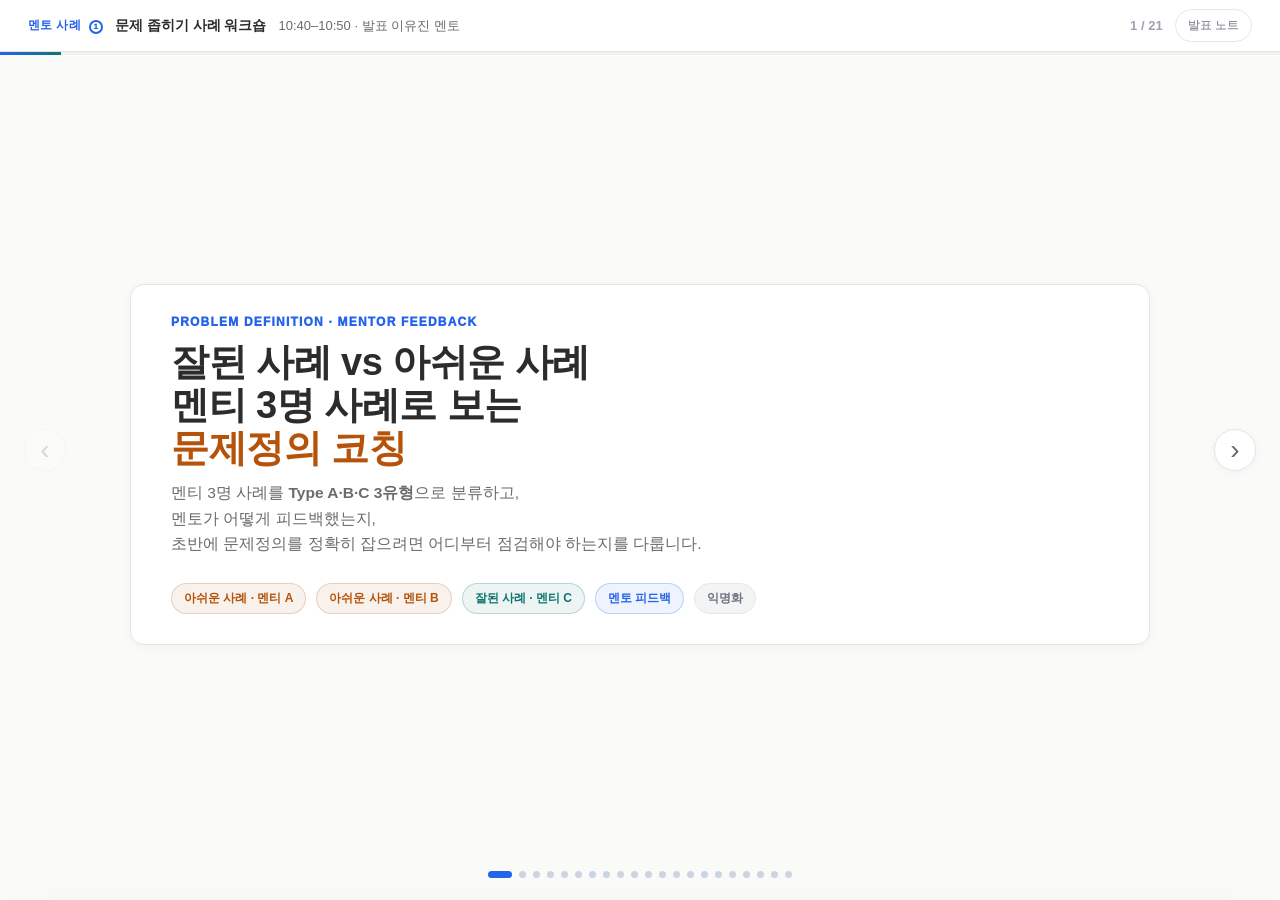
==== commit b79c2ef3: "revert: restore previous title slide on problem-definition (kept compact pill row)" ====
--- a/mentor-problem-definition.html
+++ b/mentor-problem-definition.html
@@ -65,7 +65,7 @@
 <div class="notes" id="notes"><b>발표 노트</b><br><span id="noteText"></span></div>
 <script>
 const SLIDES=[
-{note:'1. 표지 — 강의자 톤. 멘티 3명 사례, 세 가지 막힌 지점, 강의 목표.',html:`<div class="paper"><div class="kicker">Problem Definition · Mentor Feedback</div><div class="h1">잘된 사례와 아쉬운 사례로 보는<br><span class="hl">문제정의 코칭</span></div><div class="sub" style="margin-top:14px">이번 파트에서는 멘티 3명의 사례를 통해<br>문제정의를 어떻게 바라보고, 어디서부터 고쳐야 하는지를 함께 봅니다.<br><br>세 사례는 각각 다른 지점에서 막혀 있었습니다.</div><div style="margin-top:18px;padding:14px 18px;background:#f8fafc;border:1.5px solid var(--line);border-radius:10px;font-size:14.5px;color:#374151;line-height:1.8"><b style="color:var(--red)">·</b> 결과물 이름이 먼저 정해져 진짜 문제가 흐려진 사례<br><b style="color:var(--orange)">·</b> 하고 싶은 범위가 너무 커서 첫 실행 단위가 보이지 않은 사례<br><b style="color:var(--green)">·</b> 입력·출력·조건·규모가 비교적 잘 잡혀 있던 사례</div><div class="callout dark" style="margin-top:14px">중요한 건 사례를 외우는 게 아닙니다. 멘토가 어떤 기준으로 문제를 다시 짚었는지, 그 기준을 내 과제에 어떻게 적용할 수 있는지를 봅니다.</div></div>`},
+{note:'오프닝. 멘티 3명의 사례를 통해 잘된 사례·아쉬운 사례를 비교하고, 멘토 피드백 방식과 문제정의를 초반에 잘 잡는 법을 다루는 시간임을 안내한다.',html:`<div class="paper"><div class="kicker">Problem Definition · Mentor Feedback</div><div class="h1">잘된 사례 vs 아쉬운 사례<br>멘티 3명 사례로 보는<br><span class="hl">문제정의 코칭</span></div><div class="sub">멘티 3명 사례를 <b>Type A·B·C 3유형</b>으로 분류하고,<br>멘토가 어떻게 피드백했는지,<br>초반에 문제정의를 정확히 잡으려면 어디부터 점검해야 하는지를 다룹니다.</div><div class="pillrow"><span class="pill orange">아쉬운 사례 · 멘티 A</span><span class="pill orange">아쉬운 사례 · 멘티 B</span><span class="pill green">잘된 사례 · 멘티 C</span><span class="pill blue">멘토 피드백</span><span class="pill dark">익명화</span></div></div>`},
 {note:'2. Today Flow — 세 사례 순서 안내.',html:`<div class="paper"><div class="kicker">Today Flow</div><div class="h2">오늘은 세 가지 사례를 순서대로 봅니다</div><div style="margin-top:18px"><div class="step"><div class="num red">1</div><div><strong>아쉬운 사례 A — 결과물 이름이 문제정의를 흔든 사례</strong><span>"챗봇을 만들겠다"는 결과물 이름이 먼저 나오면서 풀어야 할 진짜 문제가 가려진 경우입니다. 멘토가 "정말 필요한 게 챗봇인가, 아니면 누적 문의 데이터를 먼저 분석해야 하는가"를 다시 짚어준 사례를 봅니다.</span></div></div><div class="step"><div class="num orange">2</div><div><strong>아쉬운 사례 B — 범위가 너무 커서 첫 실행이 어려웠던 사례</strong><span>수집·분류·트렌드 분석·매칭·제안서 작성까지 전체 흐름을 한 번에 자동화하려 한 경우입니다. 방향은 맞지만 첫 주에 무엇을 실행해야 하는지가 보이지 않았습니다. 전체 흐름은 유지하되, 이번 주에 검증할 단계를 하나로 좁히는 멘토 피드백을 봅니다.</span></div></div><div class="step"><div class="num green">3</div><div><strong>잘된 사례 C — 입력과 출력이 분명했던 사례</strong><span>입력·출력·판단 기준·실행 규모가 상대적으로 명확했던 사례입니다. 이 경우는 문제정의를 더 키울 게 아니라 "이제 어떤 기준으로 성공을 판단할 것인가"로 넘어가야 합니다.</span></div></div></div><div class="callout dark" style="margin-top:14px">오늘의 목표는 세 사례 비교가 아닙니다. 내 과제가 지금 어디서 막혀 있는지, 다음에 무엇을 제출해야 할지 — 그 판단 기준을 잡는 것입니다.</div></div>`},
 {note:'3. 문제정의 3유형 카드.',html:`<div class="paper"><div class="kicker">문제정의 유형</div><div class="h2">반복해서 나타나는 문제정의 오류는 <span class="hl">크게 3가지</span>입니다</div><div class="grid3" style="margin-top:18px"><div class="card redbg"><div class="label red">Type A</div><div class="ctitle">결과물 이름이 먼저 나온 경우</div><div class="cbody">"챗봇을 만들겠다", "대시보드를 만들겠다", "제안서를 만들겠다"처럼 결과물 이름이 먼저 나오면 진짜 문제가 가려질 수 있습니다. 한 발 물러서서 — 지금 필요한 것이 정말 챗봇인지, 아니면 데이터를 읽고 반복 패턴을 정리하는 일인지부터 다시 봐야 합니다.</div></div><div class="card orangebg"><div class="label orange">Type B</div><div class="ctitle">범위가 너무 넓은 경우</div><div class="cbody">전체 업무 흐름을 한 번에 자동화하려 하면 첫 실행 단위가 보이지 않습니다. 모두 중요해 보여도 — 이번 주에 검증할 것은 하나만 골라야 합니다. 전체 그림은 유지하되, 첫 실행 단위는 작게 분리하는 게 핵심입니다.</div></div><div class="card greenbg"><div class="label green">⭐ Type C</div><div class="ctitle">바로 파일럿이 가능한 경우</div><div class="cbody">입력·출력·조건·규모가 한 문장씩 설명된다면 문제정의는 꽤 잘 잡힌 상태입니다. 더 큰 기획을 붙이기보다 — 샘플을 돌려보고 성공 기준을 정하는 쪽으로 넘어가야 합니다.</div></div></div><div class="callout dark" style="margin-top:14px">이번 강의에서 볼 세 사례는 <b>Type A → Type B → Type C 순서</b>로 이어집니다.</div></div>`},
 {note:'4. 3유형 비교 표.',html:`<div class="paper"><div class="kicker">유형 비교</div><div class="h2">세 유형은 <span class="hl">막힌 지점</span>이 다릅니다</div><table class="table" style="margin-top:14px"><tr><th>구분</th><th><span style="color:var(--red)">Type A</span><br>결과물 이름 왜곡</th><th><span style="color:var(--orange)">Type B</span><br>범위 과잉</th><th><span style="color:var(--green)">⭐ Type C</span><br>실행 가능</th></tr><tr><td>대표 사례</td><td>멘티 A</td><td>멘티 B</td><td>멘티 C</td></tr><tr><td>막힌 지점</td><td>결과물 이름이 문제정의를 끌고 감</td><td>전체 범위가 커서 첫 실행 단위가 안 보임</td><td>구조는 잡혔지만 검증 기준이 부족</td></tr><tr><td>멘토 피드백</td><td>챗봇이 아니라 LLM 분석으로 다시 보기</td><td>5단계 중 1단계만 먼저 실행</td><td>파일럿 성공 기준 하나 정하기</td></tr><tr><td>다음 제출물</td><td>문의 유형 분류 기준표, 반복 패턴 리포트</td><td>주제별 분류표, 샘플 실행 로그</td><td>샘플 실행 결과, 성공 지표</td></tr></table><div class="callout dark" style="margin-top:14px">Type A·B는 실패 사례가 아닙니다. 아직 문제정의가 덜 좁혀진 상태일 뿐입니다 — 멘토 피드백대로 보강하면 충분히 Type C로 넘어갑니다.</div></div>`},
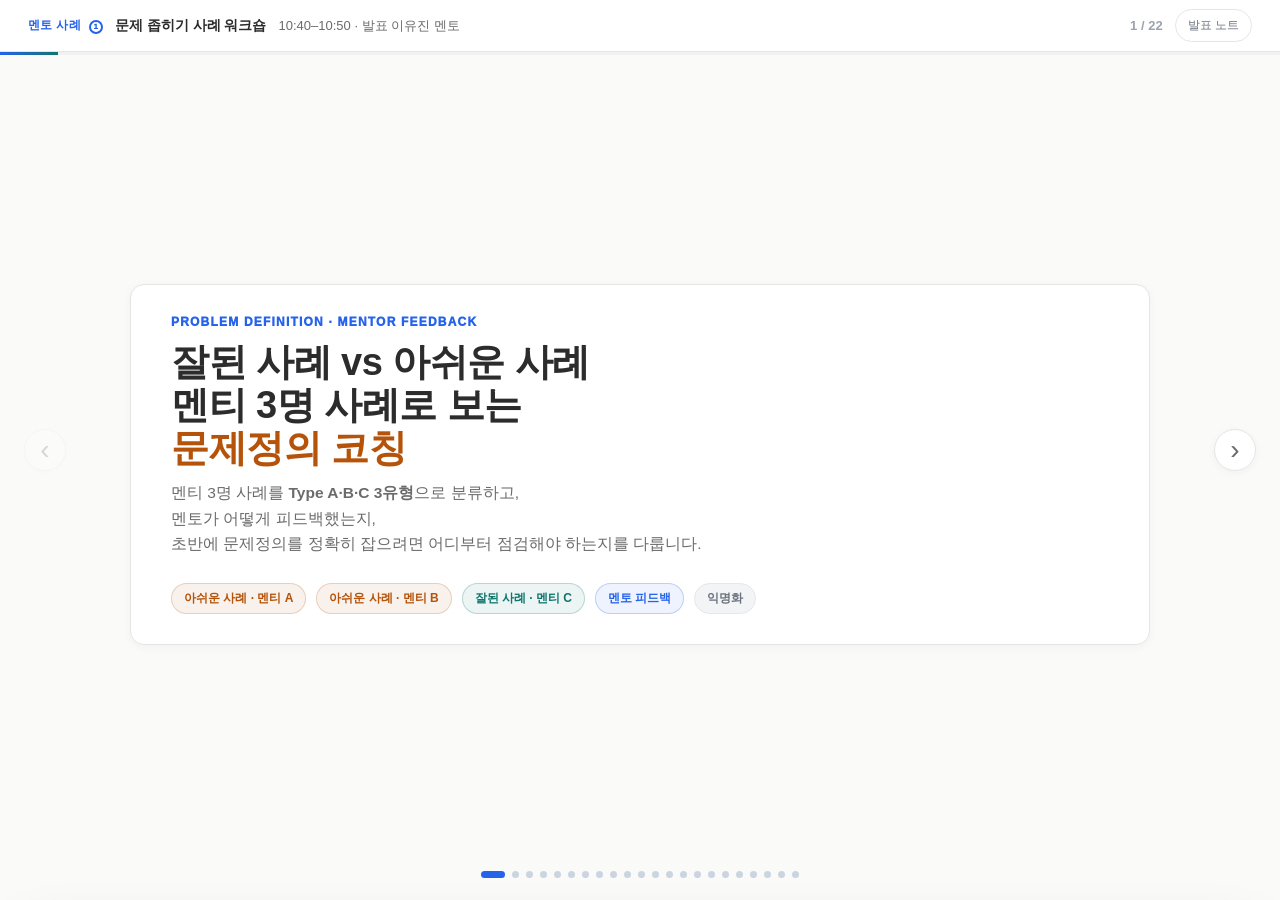
==== commit af827a8e: "feat: insert PM Motion Dashboard product slide after mentor case 1 Co-Authored-By: Claude Opus 4.7 (" ====
--- a/mentor-problem-definition.html
+++ b/mentor-problem-definition.html
@@ -96,6 +96,7 @@
 [내 과제]
 여기에 본인 과제를 입력하세요.</div><div class="callout dark" style="margin-top:12px;padding:12px 16px;font-size:13.5px">이 프롬프트의 목적은 과제를 더 멋지게 포장하는 게 아닙니다 — 이번 주 안에 실제로 테스트할 수 있는 첫 단위로 좁히는 것입니다.</div></div>`},
 {note:"18. MENTOR'S CASE ① — 1인 기업의 8개 역할.",html:`<div class="paper"><div class="caseTag orange">MENTOR'S CASE ① · 1인 기업의 현실</div><div class="h2"><span class="hl">1인 기업</span>은 모든 일을 혼자 굴려야 합니다</div><div class="sub" style="margin-top:10px">프리랜서 PM은 영업·기획·실행·관리·정산까지 거의 모든 일을 혼자 처리합니다. 자동화하고 싶은 영역도 자연스럽게 많아집니다.</div><table class="table" style="margin-top:14px;font-size:13.5px"><tr><th style="padding:10px 12px">단계</th><th style="padding:10px 12px">역할</th><th style="padding:10px 12px">주요 업무</th><th style="padding:10px 12px">시간 비중</th></tr><tr><td style="padding:9px 12px"><b style="color:var(--orange)">시작</b></td><td style="padding:9px 12px">영업·제안</td><td style="padding:9px 12px">잠재 클라이언트 미팅, 제안서 초안, 견적 산정</td><td style="padding:9px 12px">월 20%</td></tr><tr><td style="padding:9px 12px"><b style="color:var(--orange)">계약</b></td><td style="padding:9px 12px">기획·계약</td><td style="padding:9px 12px">스코프 정의, WBS, 계약서 검토, 일정 수립</td><td style="padding:9px 12px">프로젝트당 1주</td></tr><tr><td style="padding:9px 12px"><b style="color:var(--blue)">진행</b></td><td style="padding:9px 12px">클라이언트 미팅</td><td style="padding:9px 12px">주간 싱크, 의사결정 요청, 변경 대응</td><td style="padding:9px 12px">주 5~8시간</td></tr><tr style="background:var(--green2)"><td style="padding:9px 12px"><b style="color:var(--green)">⭐ 진행</b></td><td style="padding:9px 12px"><b>주간 진행 관리</b></td><td style="padding:9px 12px">5~10개 프로젝트 상태 정리, 블로커·다음 액션 정리</td><td style="padding:9px 12px"><b>주 2시간 고정</b></td></tr><tr><td style="padding:9px 12px"><b style="color:var(--blue)">실행</b></td><td style="padding:9px 12px">산출물 작업</td><td style="padding:9px 12px">결과물 제작, 리뷰, 수정 반영</td><td style="padding:9px 12px">대부분</td></tr><tr><td style="padding:9px 12px"><b style="color:var(--purple)">관리</b></td><td style="padding:9px 12px">일정·캘린더</td><td style="padding:9px 12px">미팅 조율, 마감 추적, 우선순위 조정</td><td style="padding:9px 12px">주 1시간</td></tr><tr><td style="padding:9px 12px"><b style="color:var(--purple)">대응</b></td><td style="padding:9px 12px">CS·이슈</td><td style="padding:9px 12px">변경 요청, 컴플레인, 긴급 대응</td><td style="padding:9px 12px">불규칙</td></tr><tr><td style="padding:9px 12px"><b style="color:#6b7280">마감</b></td><td style="padding:9px 12px">정산·세금</td><td style="padding:9px 12px">세금계산서, 입금 확인, 종합소득세 자료 정리</td><td style="padding:9px 12px">월 1회</td></tr></table><div class="callout dark" style="margin-top:14px">처음에는 8개를 모두 자동화하고 싶었습니다. 그런데 그렇게 접근하니 6주 동안 방향만 다섯 번 바꿨고 — 결국 어느 것도 안정적으로 작동하지 않았습니다. <b>"다 자동화하자"가 아니라 "이번에 하나만 제대로 하자"</b>로 바꿔야 했습니다.</div></div>`},
+{note:"18.5. MENTOR'S CASE ① — 결과물 PM Motion Dashboard 소개. 하나로 좁힌 결과를 실제 도구로 보여주는 페이지.",html:`<div class="paper"><div class="caseTag orange">MENTOR'S CASE ① · 결과물</div><div class="h2">그래서 만든 것 — <span class="hl">PM Motion Dashboard</span></div><div class="sub" style="margin-top:10px">"주간 진행 관리(주 2시간)"를 줄이려고 만든 도구입니다. 카메라 앞에서 손짓으로, 또는 키보드로 — 우선순위 카드 3장을 1분 안에 정리합니다.</div><div class="grid4" style="margin-top:18px"><div class="card"><div class="label orange">손 제스처 제어</div><div class="ctitle">손짓 6종 + 스와이프</div><div class="cbody">MediaPipe 손 추적으로 마우스 없이 카드를 이동·완료·확장합니다. 검지로 다음 카드, 손바닥으로 보드 열기, 주먹으로 집중 모드.</div></div><div class="card"><div class="label blue">PM 템플릿</div><div class="ctitle">5종 자동 채움</div><div class="cbody">Deep Work · Meeting · Content · Routine · Quick — 자주 쓰는 패턴을 템플릿으로 저장. 클릭 한 번에 이름·태그·메모·우선순위가 채워집니다.</div></div><div class="card"><div class="label green">집중 모드</div><div class="ctitle">풀스크린 + 타이머</div><div class="cbody">주먹 제스처(또는 F)로 모든 UI를 가리고 단일 타이머만 띄웁니다. Deep Work 45분 블록을 시작할 때 한 동작으로.</div></div><div class="card"><div class="label purple">영구 저장</div><div class="ctitle">localStorage</div><div class="cbody">새로고침해도 카드·우선순위·완료 상태가 유지됩니다. 별도 로그인이나 서버 없이 노트북 한 대에서 완결됩니다.</div></div></div><div style="margin-top:14px;padding:14px 18px;background:var(--orange2);border:1.5px solid var(--orange3);border-radius:12px"><div class="label orange" style="margin-bottom:10px">손 제스처 매핑</div><div style="display:grid;grid-template-columns:repeat(3,1fr);gap:10px;font-size:13px"><div><b>🖐️ 손바닥</b><div style="color:#6b7280;font-size:12.5px;margin-top:2px">보드 열기</div></div><div><b>☝️ 검지</b><div style="color:#6b7280;font-size:12.5px;margin-top:2px">다음 카드 선택</div></div><div><b>🤏 핀치</b><div style="color:#6b7280;font-size:12.5px;margin-top:2px">카드 펼치기</div></div><div><b>✌️ V사인</b><div style="color:#6b7280;font-size:12.5px;margin-top:2px">새 태스크 추가</div></div><div><b>✊ 주먹</b><div style="color:#6b7280;font-size:12.5px;margin-top:2px">집중 모드</div></div><div><b>👋 좌·우·상·하 스와이프</b><div style="color:#6b7280;font-size:12.5px;margin-top:2px">우선순위 이동 / 완료 / 닫기</div></div></div></div><div class="callout dark" style="margin-top:14px"><b>pm-motion-dashboard.vercel.app</b> — 카메라 권한만 허용하면 즉시 동작. "다 자동화"가 아니라 <b>"매주 반복하는 2시간"</b> 하나에 손짓 한 번을 더한 결과입니다.</div></div>`},
 {note:"19. MENTOR'S CASE ② — 매트릭스로 1순위 좁히기.",html:`<div class="paper"><div class="caseTag orange">MENTOR'S CASE ② · 1순위 고르기</div><div class="h2">8개를 한 번에 할 수 없다면 — <span class="hl">하나만 고릅니다</span></div><div class="sub" style="margin-top:10px">하고 싶은 것부터가 아니라 — 임팩트·현실가능성·기준 명확성을 같이 봅니다.</div><div style="margin-top:18px;display:grid;grid-template-columns:84px 1fr 1fr;gap:8px;font-size:13px"><div></div><div style="text-align:center;color:#9ca3af;font-weight:900;font-size:12px;padding-bottom:4px">현실가능성 낮음</div><div style="text-align:center;color:var(--green);font-weight:900;font-size:12px;padding-bottom:4px">현실가능성 높음</div><div style="display:flex;align-items:center;justify-content:center;color:var(--orange);font-weight:900;font-size:12px;writing-mode:vertical-rl;text-orientation:mixed">임팩트 高</div><div class="card orangebg" style="padding:13px 14px;min-height:96px"><div class="label orange">대기 — 기준화 먼저</div><div class="cbody" style="font-size:12.5px;line-height:1.6">• 영업·제안<br>• 기획·견적<br>• CS 대응</div></div><div class="card greenbg" style="padding:13px 14px;min-height:96px;border-width:2px;position:relative"><div style="position:absolute;top:-10px;right:10px;background:var(--orange);color:#fff;padding:3px 10px;border-radius:6px;font-size:11px;font-weight:900">⭐ 1순위</div><div class="label green">즉시 실행</div><div class="cbody" style="font-size:12.5px;line-height:1.6"><b>주간 진행 관리</b><br>일정·캘린더 정리</div></div><div style="display:flex;align-items:center;justify-content:center;color:#9ca3af;font-weight:900;font-size:12px;writing-mode:vertical-rl;text-orientation:mixed">임팩트 低</div><div class="card graybg" style="padding:13px 14px;min-height:96px"><div class="label">보류</div><div class="cbody" style="font-size:12.5px;line-height:1.6">• 네트워킹 메모<br>• 자기계발 자료</div></div><div class="card graybg" style="padding:13px 14px;min-height:96px"><div class="label">잉여 시간에</div><div class="cbody" style="font-size:12.5px;line-height:1.6">• 정산·세금 (월 1회)<br>• 계약서 양식</div></div></div><div style="margin-top:14px;padding:14px 18px;background:var(--orange2);border:1.5px solid var(--orange3);border-radius:12px"><div class="label orange" style="margin-bottom:8px">왜 "주간 진행 관리"가 1순위였나</div><div style="display:grid;grid-template-columns:1fr 1fr 1fr;gap:12px;font-size:13.5px"><div><b>매주 반복</b><div style="color:#6b7280;font-size:12.5px;margin-top:2px">월요일마다 무조건</div></div><div><b>시간을 잡아먹음</b><div style="color:#6b7280;font-size:12.5px;margin-top:2px">일요일 저녁 2시간</div></div><div><b>기준 명확</b><div style="color:#6b7280;font-size:12.5px;margin-top:2px">머릿속에서 이미 작동</div></div></div></div><div class="callout dark" style="margin-top:14px">8개를 한 번에 하려던 6주보다 — <b>하나로 좁힌 하루</b>가 훨씬 빠르게 작동했습니다.</div></div>`},
 {note:"20. MENTOR'S CASE ③ — /PM-주간정리 형식화 + 효과.",html:`<div class="paper"><div class="caseTag orange">MENTOR'S CASE ③ · 머릿속 기준을 스킬로</div><div class="h2"><span class="mono" style="font-size:22px;padding:3px 10px">/PM-주간정리</span> — 4요소로 풀어 쓴 결과</div><div class="grid2" style="margin-top:14px;gap:10px"><div class="card bluebg" style="padding:14px 16px"><div class="label blue">① 포함할 것 — 4단 구조</div><div class="cbody" style="font-size:13px">이번 주 완료 / 다음 주 진행 / <b>블로커 / 의사결정 대기</b><br><span style="color:#9ca3af;font-size:12px">클라이언트별로 분리해서 출력</span></div></div><div class="card orangebg" style="padding:14px 16px"><div class="label orange">② 제외할 것</div><div class="cbody" style="font-size:13px">잡담·추측·완료된 세부 항목<br><b>지금 액션이 필요한 것만</b><br><span style="color:#9ca3af;font-size:12px">보고서가 아니라 행동 리스트</span></div></div><div class="card greenbg" style="padding:14px 16px"><div class="label green">③ 좋은 예시 — 블로커 패턴</div><div class="cbody" style="font-size:13px">"<b>[클라 A] 답변 대기 3일째</b>"<br>"결제 보류 — 세금계산서 후"<br>"스코프 변경 가능성 감지"</div></div><div class="card purplebg" style="padding:14px 16px"><div class="label purple">④ 보완 기준 — 자주 빠지는 것</div><div class="cbody" style="font-size:13px">담당자·마감 빠짐 → <b style="color:var(--orange)">[확인 필요]</b><br>3주 정체 → <b style="color:var(--red)">⚠️</b><br>클라가 모르는 이슈 → <b style="color:var(--orange)">⚡ 선제 보고</b></div></div></div><div style="margin-top:12px;display:grid;grid-template-columns:repeat(3,1fr);gap:8px"><div style="padding:14px 12px;background:var(--green2);border:1.5px solid var(--green3);border-radius:12px;text-align:center"><div style="font-size:22px;font-weight:900;color:var(--green);letter-spacing:-.02em">2시간 → 5분</div><div style="font-size:12px;color:#6b7280;margin-top:2px">정리 시간</div></div><div style="padding:14px 12px;background:var(--orange2);border:1.5px solid var(--orange3);border-radius:12px;text-align:center"><div style="font-size:22px;font-weight:900;color:var(--orange);letter-spacing:-.02em">5 → 10개</div><div style="font-size:12px;color:#6b7280;margin-top:2px">동시 진행 프로젝트</div></div><div style="padding:14px 12px;background:var(--purple2);border:1.5px solid var(--purple3);border-radius:12px;text-align:center"><div style="font-size:22px;font-weight:900;color:var(--purple);letter-spacing:-.02em">"그게요…" 줄음</div><div style="font-size:12px;color:#6b7280;margin-top:2px">상황 다시 설명 빈도</div></div></div><div class="callout dark" style="margin-top:12px">절약된 시간은 다음 자동화로 이어집니다 — 현재는 <b>견적 산정 → 제안서 → 정산</b> 순서로 다음 스킬을 확장 중입니다.</div></div>`},
 {note:'21. 마무리 — 큰 그림보다 첫 실행 단위.',html:`<div class="paper" style="text-align:center"><div class="kicker" style="text-align:center">핵심 정리</div><div class="bigquote" style="margin-top:10px">업무 자동화는<br>큰 그림보다 <span class="hl">첫 실행 단위</span>가 중요합니다</div><div style="margin-top:20px;font-size:15.5px;color:#4b5563;line-height:1.75;font-weight:600;max-width:780px;margin-left:auto;margin-right:auto">처음부터 큰 그림을 한 번에 해결하려 하면 어렵습니다. 먼저 할 일은 하나 — <b style="color:#111827">"이번 주에 실제로 돌려볼 수 있는 첫 실행 단위가 무엇인가?"</b><br>그 첫 단위가 정해져야 문제정의도 선명해지고, 첫 스킬도 만들 수 있고, 파일럿도 돌릴 수 있습니다.</div><div style="display:grid;grid-template-columns:1fr 30px 1fr 30px 1fr;align-items:center;gap:8px;margin-top:24px;max-width:760px;margin-left:auto;margin-right:auto"><div style="padding:18px 14px;background:var(--orange2);border:2px solid var(--orange3);border-radius:14px"><div style="color:var(--orange);font-size:11px;font-weight:900;letter-spacing:.06em;margin-bottom:6px">1</div><div style="font-weight:900;font-size:16px;color:#111827">문제정의</div><div style="font-size:12.5px;color:#6b7280;margin-top:3px">진짜 반복 병목 확인</div></div><div style="text-align:center;font-size:24px;color:#cbd5e1;font-weight:900">→</div><div style="padding:18px 14px;background:var(--orange2);border:2px solid var(--orange3);border-radius:14px"><div style="color:var(--orange);font-size:11px;font-weight:900;letter-spacing:.06em;margin-bottom:6px">2</div><div style="font-weight:900;font-size:16px;color:#111827">첫 스킬</div><div style="font-size:12.5px;color:#6b7280;margin-top:3px">입력·출력 하나로 좁히기</div></div><div style="text-align:center;font-size:24px;color:#cbd5e1;font-weight:900">→</div><div style="padding:18px 14px;background:var(--orange2);border:2px solid var(--orange3);border-radius:14px"><div style="color:var(--orange);font-size:11px;font-weight:900;letter-spacing:.06em;margin-bottom:6px">3</div><div style="font-weight:900;font-size:16px;color:#111827">파일럿</div><div style="font-size:12.5px;color:#6b7280;margin-top:3px">샘플 + 성공 기준</div></div></div><div class="callout dark" style="margin-top:22px">큰 자동화는 한 번에 만들어지지 않습니다 — <b>작게 정의한 첫 실행 단위가 반복되면서</b> 큰 시스템으로 확장됩니다.</div></div>`}
